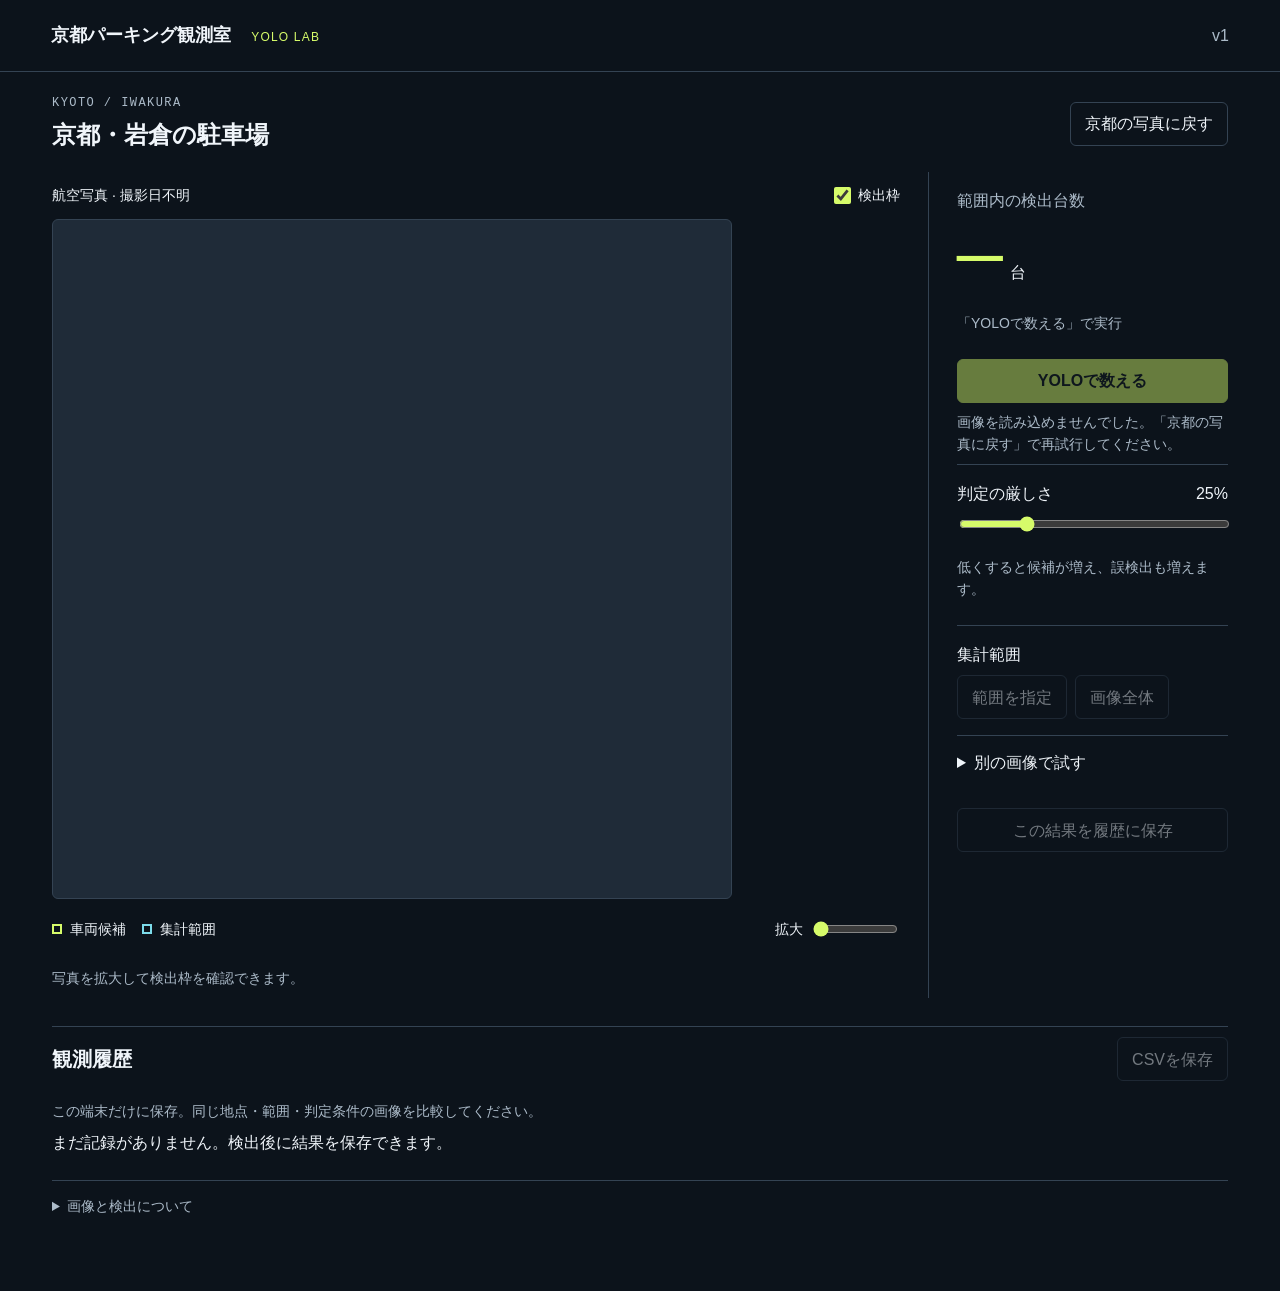
==== web/index.html @ 0266bc32 "Use validated VisDrone specialist and matching vehicle decoder" ====
<!doctype html><html lang="ja"><head><meta charset="utf-8"><meta name="viewport" content="width=device-width,initial-scale=1"><title>京都パーキング観測室 | YOLO</title><meta name="description" content="京都の上空写真からYOLOで車両を検出。駐車場の範囲指定と画像ごとの台数比較。"><link rel="stylesheet" href="style.css"><script defer src="ort.min.js"></script><script type="module" src="app.mjs"></script></head><body>
<header><div><strong>京都パーキング観測室</strong><span class="tag">YOLO LAB</span></div><span class="version">v1</span></header>
<main><div class="title"><div><p class="eyebrow">KYOTO / IWAKURA</p><h1 id="place">京都・岩倉の駐車場</h1></div><button id="sample">京都の写真に戻す</button></div>
<div class="workspace"><section class="viewer"><div class="viewhead"><span id="imageLabel">航空写真 · 撮影日不明</span><label><input type="checkbox" id="boxes" checked> 検出枠</label></div><div class="canvaswrap"><canvas id="canvas" width="640" height="640" aria-label="駐車場画像。範囲指定モードで周囲をタップできます"></canvas><div id="loading">京都の画像を読み込み中…</div></div><div class="viewfoot"><span><i class="key vehicle"></i> 車両候補 <i class="key area"></i> 集計範囲</span><label>拡大 <input id="zoom" type="range" min="1" max="3" step=".25" value="1" aria-label="画像の拡大率"></label></div><p class="hint" id="viewHint">写真を拡大して検出枠を確認できます。</p></section>
<aside><div class="result"><span>範囲内の検出台数</span><div><strong id="count">—</strong><span>台</span></div><p id="resultNote">「YOLOで数える」で実行</p></div><button class="primary" id="run" disabled>YOLOで数える</button><p id="status" role="status" aria-live="polite">準備中…</p>
<div class="control"><label for="confidence">判定の厳しさ <output id="confidenceValue">25%</output></label><input id="confidence" type="range" min="5" max="90" value="25"><p class="hint">低くすると候補が増え、誤検出も増えます。</p></div>
<div class="control"><span>集計範囲</span><div class="buttons"><button id="roi">範囲を指定</button><button id="full">画像全体</button></div><div class="buttons" id="edittools" hidden><button id="undo">1点戻す</button><button id="done">範囲を確定</button><button id="cancel">取消</button></div></div>
<details><summary>別の画像で試す</summary><label class="upload">衛星・航空写真を選択<input type="file" id="file" accept="image/jpeg,image/png,image/webp"></label><label>観測地点名<input id="siteName" type="text" maxlength="100" placeholder="同じ地点には同じ名前を入力"></label><label>画像の撮影日（分かる場合）<input id="captureDate" type="date"></label><p class="hint">画像は端末内で解析します。真上から撮影され、車がはっきり見える画像を使ってください。</p></details>
<button id="save" disabled>この結果を履歴に保存</button></aside></div>
<section class="history"><div class="sectionhead"><h2>観測履歴</h2><button id="csv" disabled>CSVを保存</button></div><p class="hint">この端末だけに保存。同じ地点・範囲・判定条件の画像を比較してください。</p><div id="history"><p>まだ記録がありません。検出後に結果を保存できます。</p></div></section>
<details class="about"><summary>画像と検出について</summary><p>サンプルは衛星写真ではなく、国土地理院の航空写真です。撮影日は確認できないため「不明」と表示します。取得日時は撮影日時ではありません。リアルタイムの空き状況・自動巡回監視には対応していません。</p><p>YOLO11s-VisDroneで乗用車・バン・トラック・バスを検出。範囲内に中心がある車両を数えます。静止画から駐車中／走行中は判定できません。影・樹木・低解像度による見逃しや誤検出があるため、数字は推定値です。</p><p id="sourceInfo"></p><p><a href="https://maps.gsi.go.jp/development/ichiran.html">出典：国土地理院</a> · <a href="https://huggingface.co/dronefreak/visdrone-yolov11s">YOLOのモデル説明</a> · <a href="https://github.com/gakkii415/kyoto-parking-yolo">ソースコード（AGPL-3.0）</a></p></details></main></body></html>
---- web/style.css ----
:root{color-scheme:dark;--bg:#0c131b;--panel:#151f2b;--line:#344353;--text:#f0f5fa;--muted:#acbbc9;--accent:#d6fb6a;--cyan:#7cdbea}*{box-sizing:border-box}body{margin:0;background:var(--bg);color:var(--text);font:16px/1.6 -apple-system,BlinkMacSystemFont,"Segoe UI",sans-serif}header{height:72px;padding:0 4%;border-bottom:1px solid var(--line);display:flex;align-items:center;justify-content:space-between}header strong{font-size:18px}.tag{font-size:12px;letter-spacing:.1em;margin-left:20px;color:var(--accent)}.version,.eyebrow,.hint{color:var(--muted)}main{max-width:1240px;margin:auto;padding:24px 32px 50px}.title{display:flex;justify-content:space-between;align-items:center;gap:16px;margin-bottom:20px}h1{font-size:24px;margin:0;line-height:1.4}.eyebrow{font:12px monospace;letter-spacing:.12em;margin:0 0 8px}h2{font-size:20px}button,.upload{font:inherit;color:var(--text);background:transparent;border:1px solid var(--line);border-radius:6px;min-height:44px;padding:8px 14px;cursor:pointer}button:hover{border-color:var(--accent)}button:disabled{opacity:.45;cursor:default}button:focus-visible,input:focus-visible,summary:focus-visible{outline:2px solid var(--cyan);outline-offset:3px}.workspace{display:grid;grid-template-columns:minmax(0,1fr) 300px;gap:28px}.viewer{min-width:0}.viewhead,.viewfoot{display:flex;align-items:center;justify-content:space-between;gap:12px;font-size:14px;padding:12px 0}.canvaswrap{position:relative;overflow:auto;max-height:680px;aspect-ratio:1;background:#1f2b38;border:1px solid var(--line);border-radius:6px}canvas{display:block;width:100%;height:auto;touch-action:pan-x pan-y;image-rendering:auto}canvas.editing{touch-action:none;cursor:crosshair}#loading{position:absolute;inset:0;display:grid;place-items:center;background:#14202be8;padding:30px;text-align:center}#loading[hidden]{display:none}.viewfoot label{display:flex;gap:8px;align-items:center}#zoom{width:85px}.key{width:10px;height:10px;display:inline-block;border:2px solid;margin-right:4px}.vehicle{color:var(--accent)}.area{color:var(--cyan);margin-left:12px}.hint{font-size:14px;margin:8px 0}aside{border-left:1px solid var(--line);padding-left:28px}.result{padding:16px 0}.result>span{color:var(--muted)}.result strong{font:76px/1.2 ui-monospace,monospace;letter-spacing:-.06em;color:var(--accent);margin-right:12px}.result p,#status{font-size:14px;color:var(--muted);margin:8px 0}.primary{background:var(--accent);border-color:var(--accent);color:#111b20;font-weight:700;width:100%}#status{min-height:45px}.control{border-top:1px solid var(--line);padding:16px 0}.control>label{display:flex;justify-content:space-between}input[type=range]{width:100%;accent-color:var(--accent);min-height:32px}input[type=checkbox]{accent-color:var(--accent);width:17px;height:17px;vertical-align:middle}.buttons{display:flex;gap:8px;flex-wrap:wrap;margin-top:8px}[hidden]{display:none!important}details{border-top:1px solid var(--line);padding:14px 0}summary{cursor:pointer;min-height:32px}details label{display:block;font-size:14px;margin-top:12px}input[type=text],input[type=date]{width:100%;font:inherit;background:var(--bg);border:1px solid var(--line);padding:10px;color:var(--text);border-radius:6px}.upload{display:block;text-align:center}.upload input{display:block;width:100%;margin-top:8px;font-size:14px}#save{width:100%;margin-top:12px}.history{margin-top:28px;border-top:1px solid var(--line)}.sectionhead{display:flex;align-items:center;justify-content:space-between;gap:12px}#history{overflow-x:auto}table{width:100%;border-collapse:collapse;font-size:14px}th,td{text-align:left;padding:12px 10px;border-bottom:1px solid var(--line);white-space:nowrap}th{color:var(--muted);font-weight:400}td:first-child{white-space:normal;min-width:140px}.about{margin-top:24px;font-size:14px;color:var(--muted)}a{color:var(--cyan)}@media(max-width:700px){header{height:58px;padding:0 16px}header strong{font-size:16px}.tag{margin-left:10px;font-size:11px}main{padding:18px 16px 36px}.title{align-items:flex-start;flex-direction:column;gap:10px}h1{font-size:20px}.title button{font-size:14px;min-height:38px}.workspace{display:flex;flex-direction:column;gap:8px}.canvaswrap{max-height:none}.viewhead{font-size:13px;flex-wrap:wrap}.viewfoot{font-size:12px}.viewer>.hint{display:none}aside{border:0;padding:0;display:grid;grid-template-columns:1fr 1fr;gap:0 14px}.result{grid-column:1;padding:8px 0}.result strong{font-size:54px}.result>span{font-size:14px}.primary{grid-column:2;grid-row:1;align-self:center;min-height:56px}#status,.control,aside details,#save{grid-column:1/-1}.result p{font-size:12px}#status{min-height:0;margin:4px 0 16px}.control{padding:12px 0}.history{margin-top:24px}}

h1,td:first-child{overflow-wrap:anywhere}.title>div{min-width:0}
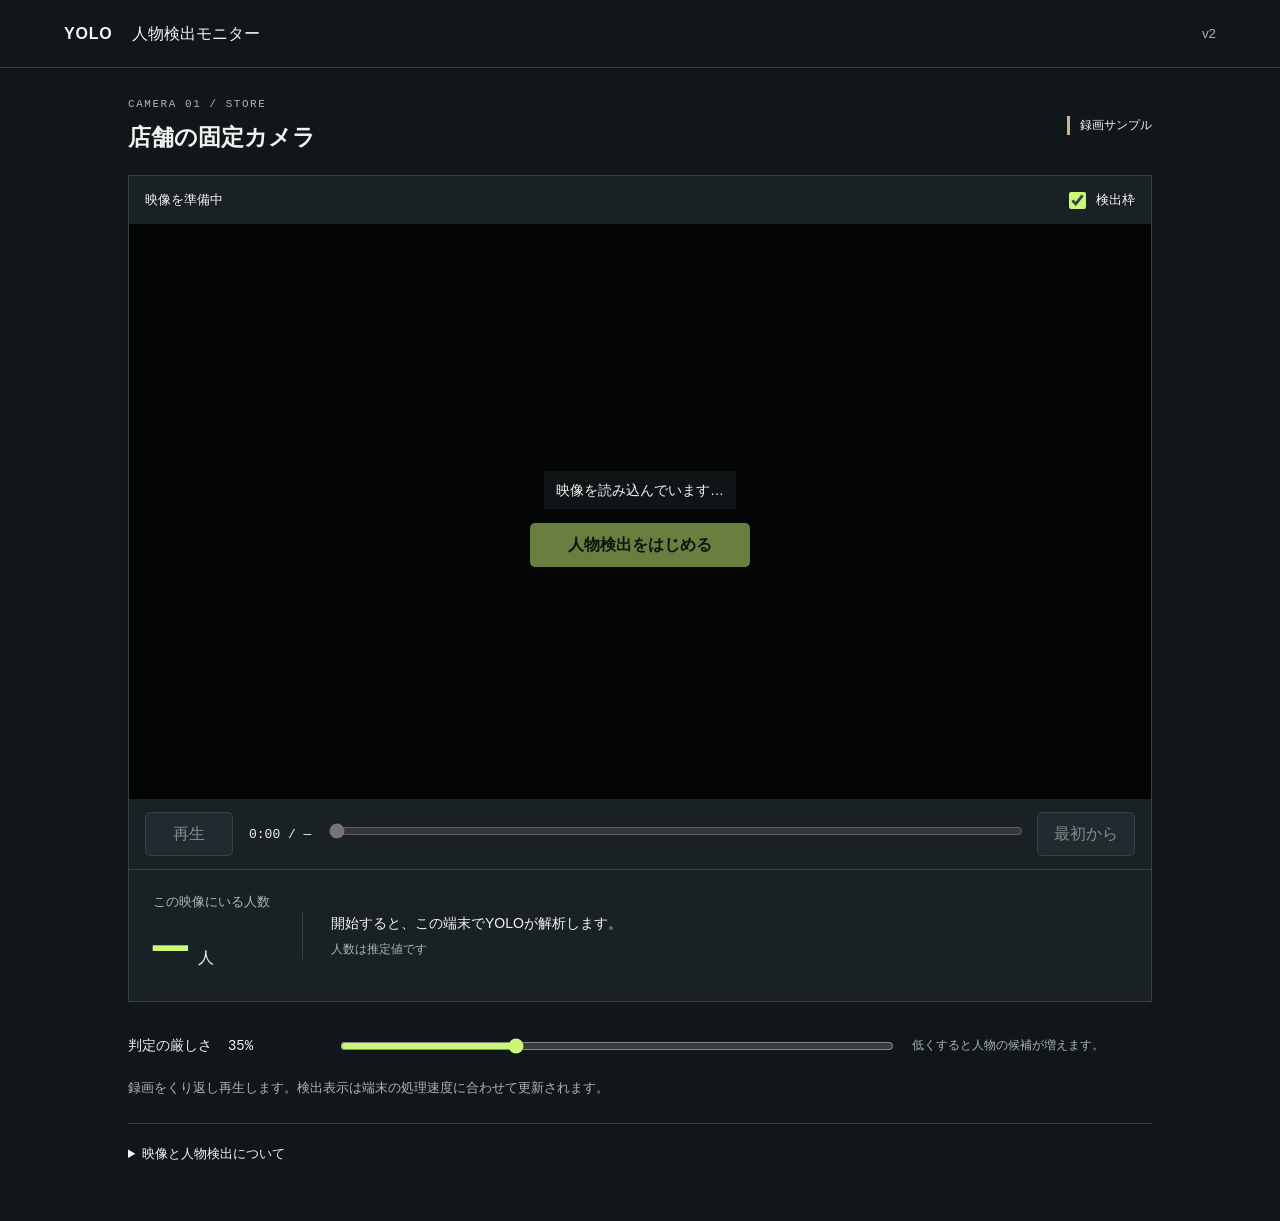
==== commit 68930317: "v2: detect people in a public store camera video with YOLO" ====
--- a/web/index.html
+++ b/web/index.html
@@ -1,11 +1,12 @@
-<!doctype html><html lang="ja"><head><meta charset="utf-8"><meta name="viewport" content="width=device-width,initial-scale=1"><title>京都パーキング観測室 | YOLO</title><meta name="description" content="京都の上空写真からYOLOで車両を検出。駐車場の範囲指定と画像ごとの台数比較。"><link rel="stylesheet" href="style.css"><script defer src="ort.min.js"></script><script type="module" src="app.mjs"></script></head><body>
-<header><div><strong>京都パーキング観測室</strong><span class="tag">YOLO LAB</span></div><span class="version">v1</span></header>
-<main><div class="title"><div><p class="eyebrow">KYOTO / IWAKURA</p><h1 id="place">京都・岩倉の駐車場</h1></div><button id="sample">京都の写真に戻す</button></div>
-<div class="workspace"><section class="viewer"><div class="viewhead"><span id="imageLabel">航空写真 · 撮影日不明</span><label><input type="checkbox" id="boxes" checked> 検出枠</label></div><div class="canvaswrap"><canvas id="canvas" width="640" height="640" aria-label="駐車場画像。範囲指定モードで周囲をタップできます"></canvas><div id="loading">京都の画像を読み込み中…</div></div><div class="viewfoot"><span><i class="key vehicle"></i> 車両候補 <i class="key area"></i> 集計範囲</span><label>拡大 <input id="zoom" type="range" min="1" max="3" step=".25" value="1" aria-label="画像の拡大率"></label></div><p class="hint" id="viewHint">写真を拡大して検出枠を確認できます。</p></section>
-<aside><div class="result"><span>範囲内の検出台数</span><div><strong id="count">—</strong><span>台</span></div><p id="resultNote">「YOLOで数える」で実行</p></div><button class="primary" id="run" disabled>YOLOで数える</button><p id="status" role="status" aria-live="polite">準備中…</p>
-<div class="control"><label for="confidence">判定の厳しさ <output id="confidenceValue">25%</output></label><input id="confidence" type="range" min="5" max="90" value="25"><p class="hint">低くすると候補が増え、誤検出も増えます。</p></div>
-<div class="control"><span>集計範囲</span><div class="buttons"><button id="roi">範囲を指定</button><button id="full">画像全体</button></div><div class="buttons" id="edittools" hidden><button id="undo">1点戻す</button><button id="done">範囲を確定</button><button id="cancel">取消</button></div></div>
-<details><summary>別の画像で試す</summary><label class="upload">衛星・航空写真を選択<input type="file" id="file" accept="image/jpeg,image/png,image/webp"></label><label>観測地点名<input id="siteName" type="text" maxlength="100" placeholder="同じ地点には同じ名前を入力"></label><label>画像の撮影日（分かる場合）<input id="captureDate" type="date"></label><p class="hint">画像は端末内で解析します。真上から撮影され、車がはっきり見える画像を使ってください。</p></details>
-<button id="save" disabled>この結果を履歴に保存</button></aside></div>
-<section class="history"><div class="sectionhead"><h2>観測履歴</h2><button id="csv" disabled>CSVを保存</button></div><p class="hint">この端末だけに保存。同じ地点・範囲・判定条件の画像を比較してください。</p><div id="history"><p>まだ記録がありません。検出後に結果を保存できます。</p></div></section>
-<details class="about"><summary>画像と検出について</summary><p>サンプルは衛星写真ではなく、国土地理院の航空写真です。撮影日は確認できないため「不明」と表示します。取得日時は撮影日時ではありません。リアルタイムの空き状況・自動巡回監視には対応していません。</p><p>YOLO11s-VisDroneで乗用車・バン・トラック・バスを検出。範囲内に中心がある車両を数えます。静止画から駐車中／走行中は判定できません。影・樹木・低解像度による見逃しや誤検出があるため、数字は推定値です。</p><p id="sourceInfo"></p><p><a href="https://maps.gsi.go.jp/development/ichiran.html">出典：国土地理院</a> · <a href="https://huggingface.co/dronefreak/visdrone-yolov11s">YOLOのモデル説明</a> · <a href="https://github.com/gakkii415/kyoto-parking-yolo">ソースコード（AGPL-3.0）</a></p></details></main></body></html>
+<!doctype html>
+<html lang="ja"><head><meta charset="utf-8"><meta name="viewport" content="width=device-width,initial-scale=1"><title>人物検出モニター | YOLO</title><meta name="description" content="固定カメラの動画からYOLOで人物を検出。映像・検出枠・人数を一緒に確認できます。"><link rel="stylesheet" href="style.css?v=2"><script defer src="ort.min.js"></script><script type="module" src="app.mjs?v=2"></script></head>
+<body><header><strong>YOLO <span>人物検出モニター</span></strong><small>v2</small></header>
+<main><div class="heading"><div><p class="eyebrow">CAMERA 01 / STORE</p><h1>店舗の固定カメラ</h1></div><span class="recording">録画サンプル</span></div>
+<section class="monitor" aria-label="人物検出カメラ"><div class="monitorbar"><span id="state">映像を準備中</span><label><input id="boxes" type="checkbox" checked> 検出枠</label></div>
+<div id="stage"><video id="video" src="camera.mp4" poster="poster.jpg" muted playsinline preload="auto" aria-label="店舗固定カメラの録画"></video><canvas id="canvas" width="768" height="432" aria-label="YOLOで解析した映像と人物の検出枠"></canvas><div id="cover"><p id="message">映像を読み込んでいます…</p><button id="start" disabled>人物検出をはじめる</button></div></div>
+<div class="transport"><button id="play" disabled aria-label="再生">再生</button><span id="time">0:00 / —</span><label class="scrubber"><span class="sr-only">再生位置</span><input id="seek" type="range" min="0" max="1" step="0.1" value="0" disabled></label><button id="restart" disabled>最初から</button></div>
+<div class="result"><div><span class="caption">この映像にいる人数</span><p><strong id="count">—</strong><span>人</span></p></div><div class="resultdetail"><span id="status" role="status">開始すると、この端末でYOLOが解析します。</span><small id="performance">人数は推定値です</small></div></div></section>
+<div class="settings"><label for="confidence">判定の厳しさ <output id="confidenceValue">35%</output></label><input id="confidence" type="range" min="10" max="90" value="35"><p>低くすると人物の候補が増えます。</p></div>
+<p class="note">録画をくり返し再生します。検出表示は端末の処理速度に合わせて更新されます。</p>
+<details><summary>映像と人物検出について</summary><p>Intelが公開する人物検出用の固定カメラ動画です。京都のカメラやライブ配信ではありません。</p><p>YOLO11nで各コマの人物を検出します。人数はそのコマに映る人数で、累計来客数ではありません。重なりや姿勢によって見逃し・誤検出が生じます。</p><p>映像：<a href="https://github.com/intel-iot-devkit/sample-videos/blob/master/store-aisle-detection.mp4">Intel / store-aisle-detection.mp4</a>（<a href="https://creativecommons.org/licenses/by/4.0/">CC BY 4.0</a>）。元の動画を使用し、表示時に検出枠を重ねています。</p><p><a href="https://docs.ultralytics.com/models/yolo11/">YOLO11の説明</a> · <a href="https://github.com/gakkii415/kyoto-parking-yolo">ソースコード（AGPL-3.0）</a></p></details>
+</main></body></html>
--- a/web/style.css
+++ b/web/style.css
@@ -1,3 +1 @@
-:root{color-scheme:dark;--bg:#0c131b;--panel:#151f2b;--line:#344353;--text:#f0f5fa;--muted:#acbbc9;--accent:#d6fb6a;--cyan:#7cdbea}*{box-sizing:border-box}body{margin:0;background:var(--bg);color:var(--text);font:16px/1.6 -apple-system,BlinkMacSystemFont,"Segoe UI",sans-serif}header{height:72px;padding:0 4%;border-bottom:1px solid var(--line);display:flex;align-items:center;justify-content:space-between}header strong{font-size:18px}.tag{font-size:12px;letter-spacing:.1em;margin-left:20px;color:var(--accent)}.version,.eyebrow,.hint{color:var(--muted)}main{max-width:1240px;margin:auto;padding:24px 32px 50px}.title{display:flex;justify-content:space-between;align-items:center;gap:16px;margin-bottom:20px}h1{font-size:24px;margin:0;line-height:1.4}.eyebrow{font:12px monospace;letter-spacing:.12em;margin:0 0 8px}h2{font-size:20px}button,.upload{font:inherit;color:var(--text);background:transparent;border:1px solid var(--line);border-radius:6px;min-height:44px;padding:8px 14px;cursor:pointer}button:hover{border-color:var(--accent)}button:disabled{opacity:.45;cursor:default}button:focus-visible,input:focus-visible,summary:focus-visible{outline:2px solid var(--cyan);outline-offset:3px}.workspace{display:grid;grid-template-columns:minmax(0,1fr) 300px;gap:28px}.viewer{min-width:0}.viewhead,.viewfoot{display:flex;align-items:center;justify-content:space-between;gap:12px;font-size:14px;padding:12px 0}.canvaswrap{position:relative;overflow:auto;max-height:680px;aspect-ratio:1;background:#1f2b38;border:1px solid var(--line);border-radius:6px}canvas{display:block;width:100%;height:auto;touch-action:pan-x pan-y;image-rendering:auto}canvas.editing{touch-action:none;cursor:crosshair}#loading{position:absolute;inset:0;display:grid;place-items:center;background:#14202be8;padding:30px;text-align:center}#loading[hidden]{display:none}.viewfoot label{display:flex;gap:8px;align-items:center}#zoom{width:85px}.key{width:10px;height:10px;display:inline-block;border:2px solid;margin-right:4px}.vehicle{color:var(--accent)}.area{color:var(--cyan);margin-left:12px}.hint{font-size:14px;margin:8px 0}aside{border-left:1px solid var(--line);padding-left:28px}.result{padding:16px 0}.result>span{color:var(--muted)}.result strong{font:76px/1.2 ui-monospace,monospace;letter-spacing:-.06em;color:var(--accent);margin-right:12px}.result p,#status{font-size:14px;color:var(--muted);margin:8px 0}.primary{background:var(--accent);border-color:var(--accent);color:#111b20;font-weight:700;width:100%}#status{min-height:45px}.control{border-top:1px solid var(--line);padding:16px 0}.control>label{display:flex;justify-content:space-between}input[type=range]{width:100%;accent-color:var(--accent);min-height:32px}input[type=checkbox]{accent-color:var(--accent);width:17px;height:17px;vertical-align:middle}.buttons{display:flex;gap:8px;flex-wrap:wrap;margin-top:8px}[hidden]{display:none!important}details{border-top:1px solid var(--line);padding:14px 0}summary{cursor:pointer;min-height:32px}details label{display:block;font-size:14px;margin-top:12px}input[type=text],input[type=date]{width:100%;font:inherit;background:var(--bg);border:1px solid var(--line);padding:10px;color:var(--text);border-radius:6px}.upload{display:block;text-align:center}.upload input{display:block;width:100%;margin-top:8px;font-size:14px}#save{width:100%;margin-top:12px}.history{margin-top:28px;border-top:1px solid var(--line)}.sectionhead{display:flex;align-items:center;justify-content:space-between;gap:12px}#history{overflow-x:auto}table{width:100%;border-collapse:collapse;font-size:14px}th,td{text-align:left;padding:12px 10px;border-bottom:1px solid var(--line);white-space:nowrap}th{color:var(--muted);font-weight:400}td:first-child{white-space:normal;min-width:140px}.about{margin-top:24px;font-size:14px;color:var(--muted)}a{color:var(--cyan)}@media(max-width:700px){header{height:58px;padding:0 16px}header strong{font-size:16px}.tag{margin-left:10px;font-size:11px}main{padding:18px 16px 36px}.title{align-items:flex-start;flex-direction:column;gap:10px}h1{font-size:20px}.title button{font-size:14px;min-height:38px}.workspace{display:flex;flex-direction:column;gap:8px}.canvaswrap{max-height:none}.viewhead{font-size:13px;flex-wrap:wrap}.viewfoot{font-size:12px}.viewer>.hint{display:none}aside{border:0;padding:0;display:grid;grid-template-columns:1fr 1fr;gap:0 14px}.result{grid-column:1;padding:8px 0}.result strong{font-size:54px}.result>span{font-size:14px}.primary{grid-column:2;grid-row:1;align-self:center;min-height:56px}#status,.control,aside details,#save{grid-column:1/-1}.result p{font-size:12px}#status{min-height:0;margin:4px 0 16px}.control{padding:12px 0}.history{margin-top:24px}}
-
-h1,td:first-child{overflow-wrap:anywhere}.title>div{min-width:0}
+:root{color-scheme:dark;--bg:#101619;--panel:#192125;--line:#354047;--text:#f1f4ef;--muted:#a9b6b8;--accent:#cbf779}*{box-sizing:border-box}body{margin:0;background:var(--bg);color:var(--text);font:16px/1.6 -apple-system,BlinkMacSystemFont,"Noto Sans",sans-serif}header{height:68px;border-bottom:1px solid var(--line);padding:0 5vw;display:flex;align-items:center;justify-content:space-between}header strong{letter-spacing:.05em}header strong span{font-weight:500;margin-left:14px;letter-spacing:0}small,.caption,.note{color:var(--muted)}main{max-width:1080px;margin:auto;padding:28px 28px 48px}.heading{display:flex;align-items:center;justify-content:space-between;gap:12px;margin-bottom:20px}.eyebrow{font:11px/1.6 ui-monospace,monospace;letter-spacing:.14em;color:var(--muted);margin:0 0 5px}h1{font-size:23px;margin:0;font-weight:600}.recording{font-size:12px;border-left:3px solid #cbb580;padding-left:10px;white-space:nowrap}.monitor{border:1px solid var(--line);background:var(--panel)}.monitorbar{padding:10px 16px;display:flex;align-items:center;justify-content:space-between;font-size:13px}.monitorbar label{display:flex;gap:7px;align-items:center;min-height:28px}#stage{position:relative;aspect-ratio:16/9;background:#080b0c;overflow:hidden}video,canvas{position:absolute;width:100%;height:100%;object-fit:contain;inset:0}canvas{visibility:hidden}#cover{position:absolute;inset:0;background:#0007;display:flex;align-items:center;justify-content:center;flex-direction:column;padding:16px;text-align:center}#cover[hidden]{display:none}#message{background:#101619df;padding:8px 12px;font-size:14px;max-width:90%}button{font:inherit;color:var(--text);border:1px solid #56636a;background:#28343a;min-height:44px;padding:8px 16px;border-radius:5px;cursor:pointer}button:disabled{opacity:.5;cursor:wait}#start{background:var(--accent);color:#182019;font-weight:700;border:0;min-width:220px}button:hover:not(:disabled){filter:brightness(1.12)}:focus-visible{outline:3px solid var(--accent);outline-offset:3px}.transport{display:flex;align-items:center;gap:16px;padding:12px 16px;border-bottom:1px solid var(--line)}#play{min-width:88px}#time{font:13px ui-monospace,monospace;white-space:nowrap}.scrubber{flex:1}input[type=range]{width:100%;accent-color:var(--accent);min-height:36px;cursor:pointer}input[type=checkbox]{accent-color:var(--accent);width:17px;height:17px}.result{display:flex;align-items:center;gap:32px;padding:18px 24px}.caption{font-size:13px}.result p{margin:0;display:flex;align-items:baseline;gap:10px}.result strong{font:600 58px/1.2 ui-monospace,monospace;color:var(--accent)}.resultdetail{border-left:1px solid var(--line);padding-left:28px;font-size:14px;display:flex;flex-direction:column;gap:6px}.settings{display:grid;grid-template-columns:190px 1fr 240px;align-items:center;gap:20px;margin:24px 0 12px}.settings label{font-size:14px}.settings output{font-family:ui-monospace,monospace;margin-left:12px}.settings p{font-size:12px;color:var(--muted);margin:0}.note{font-size:13px;margin:12px 0 24px}details{border-top:1px solid var(--line);font-size:13px;color:var(--muted);padding-top:12px}summary{cursor:pointer;padding:8px 0;color:var(--text)}a{color:#cfedbc;text-underline-offset:3px}.sr-only{position:absolute;width:1px;height:1px;overflow:hidden;clip:rect(0,0,0,0)}@media(max-width:600px){header{height:56px;padding:0 16px;font-size:13px}header strong span{margin-left:8px}main{padding:20px 12px 32px}.heading{margin:0 4px 16px;align-items:flex-end}h1{font-size:20px}.recording{font-size:11px}.monitorbar{padding:6px 10px}.transport{padding:10px;gap:8px;flex-wrap:wrap}#play{min-width:82px}#time{flex:1;text-align:center}.scrubber{order:4;flex-basis:100%;height:36px}#restart{font-size:13px;padding:8px 12px}.result{padding:14px;gap:18px}.result strong{font-size:48px}.resultdetail{padding-left:16px;font-size:12px;flex:1}.caption{font-size:11px;white-space:nowrap}.settings{grid-template-columns:1fr 1fr;gap:0 16px;margin:18px 4px 10px}.settings p{grid-column:1/-1}#message{font-size:12px;margin:0 0 8px}#start{min-height:44px;font-size:14px}.note{font-size:12px}details{margin:0 4px}}
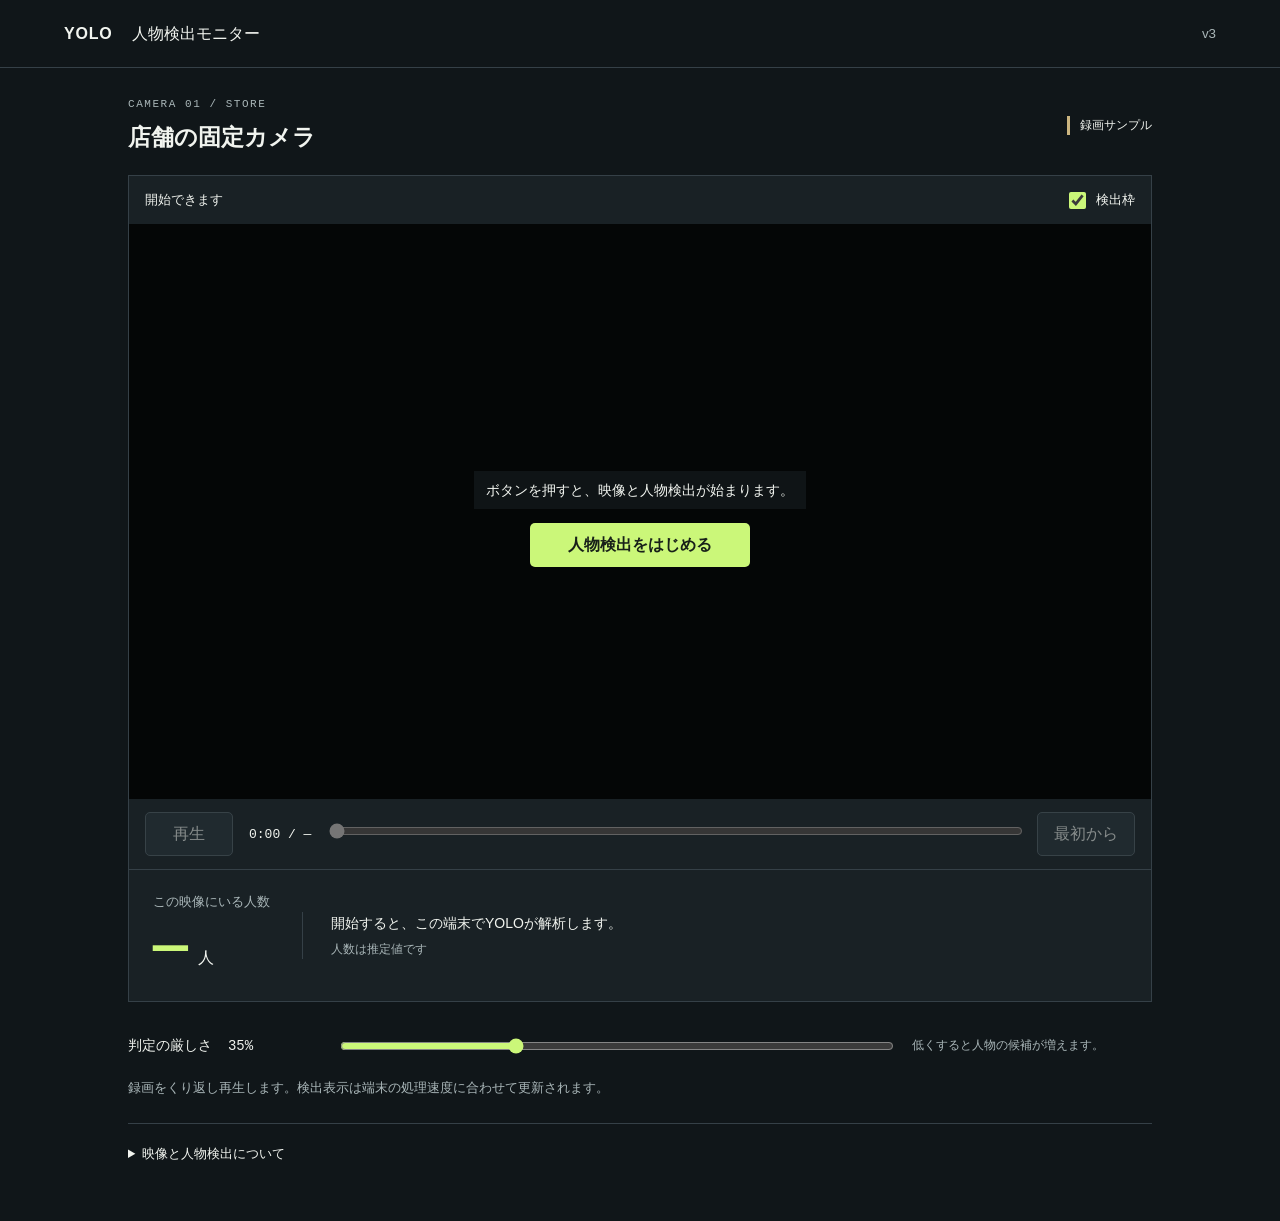
==== commit ca012013: "v3: unblock mobile video start and add bounded loading retries" ====
--- a/web/index.html
+++ b/web/index.html
@@ -1,9 +1,9 @@
 <!doctype html>
-<html lang="ja"><head><meta charset="utf-8"><meta name="viewport" content="width=device-width,initial-scale=1"><title>人物検出モニター | YOLO</title><meta name="description" content="固定カメラの動画からYOLOで人物を検出。映像・検出枠・人数を一緒に確認できます。"><link rel="stylesheet" href="style.css?v=2"><script defer src="ort.min.js"></script><script type="module" src="app.mjs?v=2"></script></head>
-<body><header><strong>YOLO <span>人物検出モニター</span></strong><small>v2</small></header>
+<html lang="ja"><head><meta charset="utf-8"><meta name="viewport" content="width=device-width,initial-scale=1"><title>人物検出モニター | YOLO</title><meta name="description" content="固定カメラの動画からYOLOで人物を検出。映像・検出枠・人数を一緒に確認できます。"><link rel="stylesheet" href="style.css?v=3"><script type="module" src="app.mjs?v=3"></script></head>
+<body><header><strong>YOLO <span>人物検出モニター</span></strong><small>v3</small></header>
 <main><div class="heading"><div><p class="eyebrow">CAMERA 01 / STORE</p><h1>店舗の固定カメラ</h1></div><span class="recording">録画サンプル</span></div>
 <section class="monitor" aria-label="人物検出カメラ"><div class="monitorbar"><span id="state">映像を準備中</span><label><input id="boxes" type="checkbox" checked> 検出枠</label></div>
-<div id="stage"><video id="video" src="camera.mp4" poster="poster.jpg" muted playsinline preload="auto" aria-label="店舗固定カメラの録画"></video><canvas id="canvas" width="768" height="432" aria-label="YOLOで解析した映像と人物の検出枠"></canvas><div id="cover"><p id="message">映像を読み込んでいます…</p><button id="start" disabled>人物検出をはじめる</button></div></div>
+<div id="stage"><video id="video" src="camera.mp4" poster="poster.jpg" muted playsinline preload="metadata" aria-label="店舗固定カメラの録画"></video><canvas id="canvas" width="768" height="432" aria-label="YOLOで解析した映像と人物の検出枠"></canvas><div id="cover"><p id="message">ボタンを押すと、映像と人物検出が始まります。</p><button id="start">人物検出をはじめる</button></div></div>
 <div class="transport"><button id="play" disabled aria-label="再生">再生</button><span id="time">0:00 / —</span><label class="scrubber"><span class="sr-only">再生位置</span><input id="seek" type="range" min="0" max="1" step="0.1" value="0" disabled></label><button id="restart" disabled>最初から</button></div>
 <div class="result"><div><span class="caption">この映像にいる人数</span><p><strong id="count">—</strong><span>人</span></p></div><div class="resultdetail"><span id="status" role="status">開始すると、この端末でYOLOが解析します。</span><small id="performance">人数は推定値です</small></div></div></section>
 <div class="settings"><label for="confidence">判定の厳しさ <output id="confidenceValue">35%</output></label><input id="confidence" type="range" min="10" max="90" value="35"><p>低くすると人物の候補が増えます。</p></div>
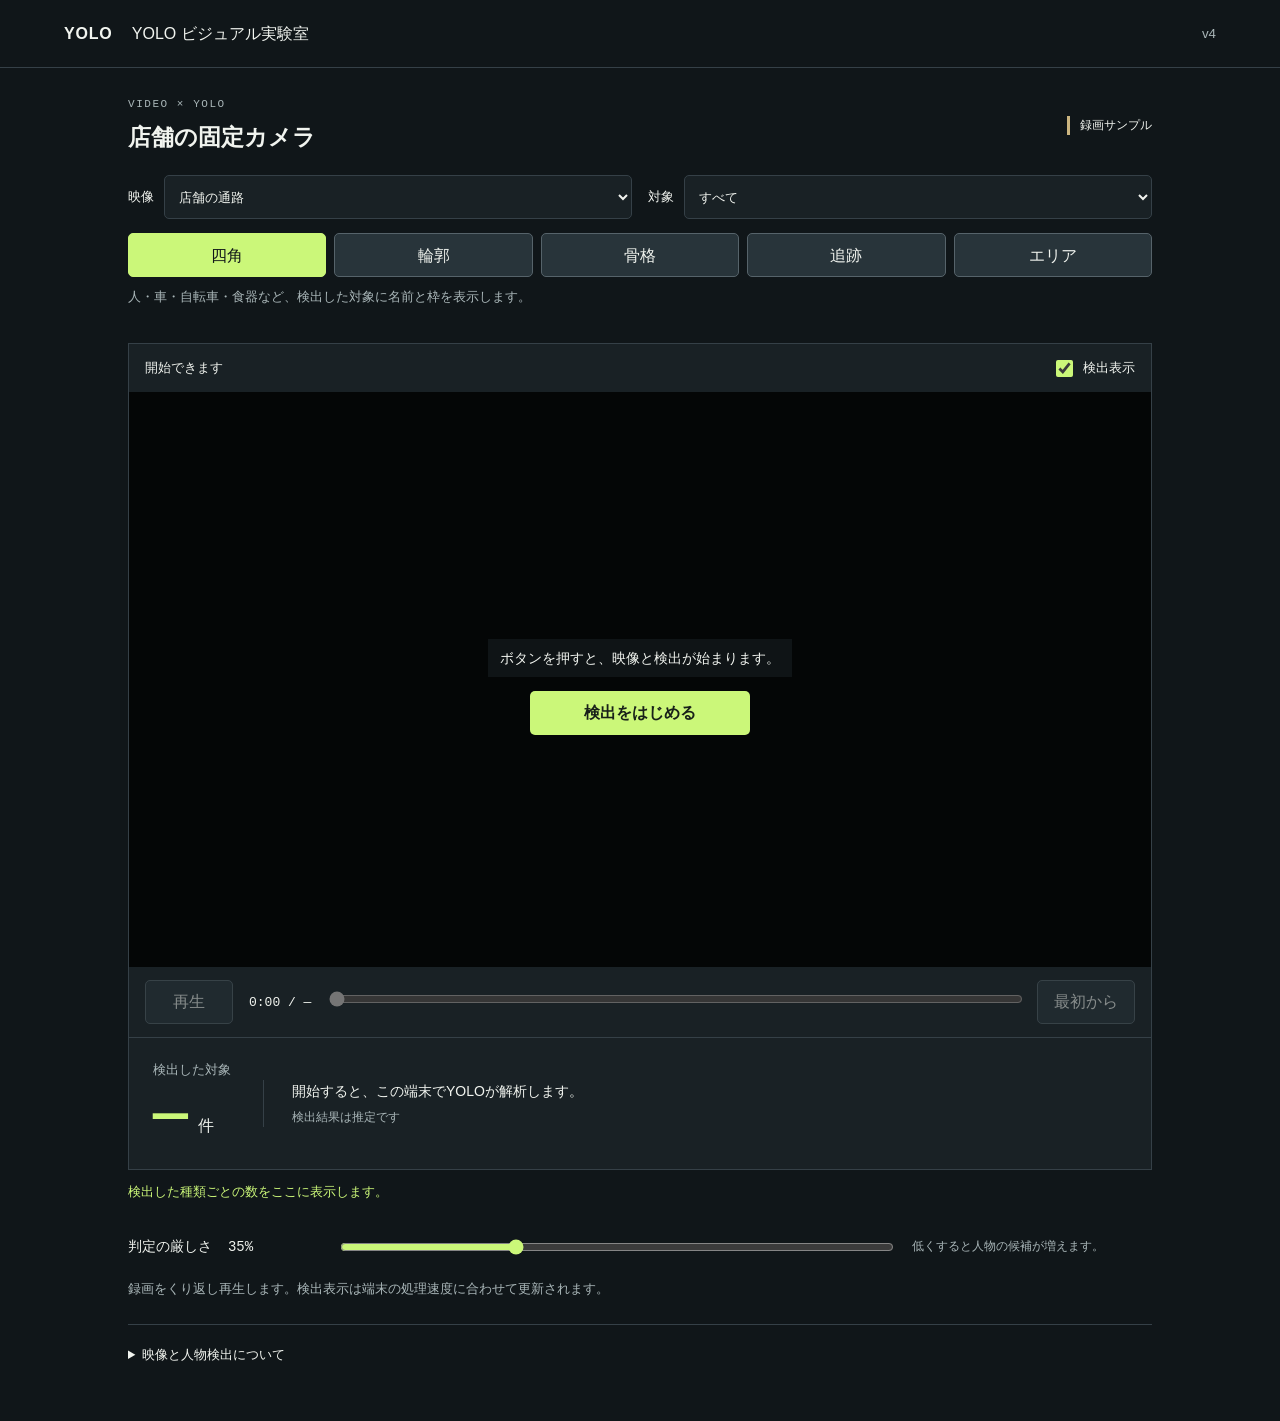
==== commit 48b873c3: "v4: three camera videos and five YOLO visualization patterns" ====
--- a/web/index.html
+++ b/web/index.html
@@ -1,12 +1,14 @@
 <!doctype html>
-<html lang="ja"><head><meta charset="utf-8"><meta name="viewport" content="width=device-width,initial-scale=1"><title>人物検出モニター | YOLO</title><meta name="description" content="固定カメラの動画からYOLOで人物を検出。映像・検出枠・人数を一緒に確認できます。"><link rel="stylesheet" href="style.css?v=3"><script type="module" src="app.mjs?v=3"></script></head>
-<body><header><strong>YOLO <span>人物検出モニター</span></strong><small>v3</small></header>
-<main><div class="heading"><div><p class="eyebrow">CAMERA 01 / STORE</p><h1>店舗の固定カメラ</h1></div><span class="recording">録画サンプル</span></div>
-<section class="monitor" aria-label="人物検出カメラ"><div class="monitorbar"><span id="state">映像を準備中</span><label><input id="boxes" type="checkbox" checked> 検出枠</label></div>
-<div id="stage"><video id="video" src="camera.mp4" poster="poster.jpg" muted playsinline preload="metadata" aria-label="店舗固定カメラの録画"></video><canvas id="canvas" width="768" height="432" aria-label="YOLOで解析した映像と人物の検出枠"></canvas><div id="cover"><p id="message">ボタンを押すと、映像と人物検出が始まります。</p><button id="start">人物検出をはじめる</button></div></div>
+<html lang="ja"><head><meta charset="utf-8"><meta name="viewport" content="width=device-width,initial-scale=1"><title>YOLO ビジュアル実験室 | YOLO</title><meta name="description" content="固定カメラの動画からYOLOで人物を検出。映像・検出枠・人数を一緒に確認できます。"><link rel="stylesheet" href="style.css?v=4"><script type="module" src="app.mjs?v=4"></script></head>
+<body><header><strong>YOLO <span>YOLO ビジュアル実験室</span></strong><small>v4</small></header>
+<main><div class="heading"><div><p class="eyebrow">VIDEO × YOLO</p><h1 id="sceneTitle">店舗の固定カメラ</h1></div><span class="recording">録画サンプル</span></div>
+<div class="choices"><label>映像<select id="scene"><option value="store">店舗の通路</option><option value="road">道路の車</option><option value="street">人・自転車・車</option></select></label><label>対象<select id="filter"><option value="all">すべて</option><option value="person">人だけ</option><option value="other">人以外</option></select></label></div>
+<div class="patterns" role="group" aria-label="検出パターン"><button data-mode="detect" aria-pressed="true">四角</button><button data-mode="segment" aria-pressed="false">輪郭</button><button data-mode="pose" aria-pressed="false">骨格</button><button data-mode="track" aria-pressed="false">追跡</button><button data-mode="area" aria-pressed="false">エリア</button></div><p id="modeHint" class="note">人・車・自転車・食器など、検出した対象に名前と枠を表示します。</p>
+<section class="monitor" aria-label="人物検出カメラ"><div class="monitorbar"><span id="state">映像を準備中</span><label><input id="boxes" type="checkbox" checked> 検出表示</label></div>
+<div id="stage"><video id="video" src="camera.mp4" poster="poster.jpg" muted playsinline preload="metadata" aria-label="店舗固定カメラの録画"></video><canvas id="canvas" width="768" height="432" aria-label="YOLOで解析した映像と人物の検出枠"></canvas><div id="cover"><p id="message">ボタンを押すと、映像と検出が始まります。</p><button id="start">検出をはじめる</button></div></div>
 <div class="transport"><button id="play" disabled aria-label="再生">再生</button><span id="time">0:00 / —</span><label class="scrubber"><span class="sr-only">再生位置</span><input id="seek" type="range" min="0" max="1" step="0.1" value="0" disabled></label><button id="restart" disabled>最初から</button></div>
-<div class="result"><div><span class="caption">この映像にいる人数</span><p><strong id="count">—</strong><span>人</span></p></div><div class="resultdetail"><span id="status" role="status">開始すると、この端末でYOLOが解析します。</span><small id="performance">人数は推定値です</small></div></div></section>
-<div class="settings"><label for="confidence">判定の厳しさ <output id="confidenceValue">35%</output></label><input id="confidence" type="range" min="10" max="90" value="35"><p>低くすると人物の候補が増えます。</p></div>
+<div class="result"><div><span class="caption"><span id="countLabel">検出した対象</span></span><p><strong id="count">—</strong><span id="countUnit">件</span></p></div><div class="resultdetail"><span id="status" role="status">開始すると、この端末でYOLOが解析します。</span><small id="performance">検出結果は推定です</small></div></div></section>
+<p id="breakdown" class="note">検出した種類ごとの数をここに表示します。</p><div class="settings"><label for="confidence">判定の厳しさ <output id="confidenceValue">35%</output></label><input id="confidence" type="range" min="10" max="90" value="35"><p>低くすると人物の候補が増えます。</p></div>
 <p class="note">録画をくり返し再生します。検出表示は端末の処理速度に合わせて更新されます。</p>
-<details><summary>映像と人物検出について</summary><p>Intelが公開する人物検出用の固定カメラ動画です。京都のカメラやライブ配信ではありません。</p><p>YOLO11nで各コマの人物を検出します。人数はそのコマに映る人数で、累計来客数ではありません。重なりや姿勢によって見逃し・誤検出が生じます。</p><p>映像：<a href="https://github.com/intel-iot-devkit/sample-videos/blob/master/store-aisle-detection.mp4">Intel / store-aisle-detection.mp4</a>（<a href="https://creativecommons.org/licenses/by/4.0/">CC BY 4.0</a>）。元の動画を使用し、表示時に検出枠を重ねています。</p><p><a href="https://docs.ultralytics.com/models/yolo11/">YOLO11の説明</a> · <a href="https://github.com/gakkii415/kyoto-parking-yolo">ソースコード（AGPL-3.0）</a></p></details>
+<details><summary>映像と人物検出について</summary><p>Intelが公開する人物検出用の固定カメラ動画です。京都のカメラやライブ配信ではありません。</p><p>YOLO11nの物体検出・輪郭モデルと、人用の姿勢モデルを使用します。数字はそのコマの対象数で、累計ではありません。追跡番号は映像内だけの仮番号です。隠れたり交差したりすると番号が変わることがあります。エリア判定は中央の固定範囲に対象の中心があるかで判断します。重なりや姿勢によって見逃し・誤検出が生じます。</p><p>映像：<a id="sourceLink" href="https://github.com/intel-iot-devkit/sample-videos/blob/master/store-aisle-detection.mp4">Intel / store-aisle-detection.mp4</a>（<a href="https://creativecommons.org/licenses/by/4.0/">CC BY 4.0</a>）。元の動画を使用し、表示時に検出枠を重ねています。</p><p><a href="https://docs.ultralytics.com/models/yolo11/">YOLO11の説明</a> · <a href="https://github.com/gakkii415/kyoto-parking-yolo">ソースコード（AGPL-3.0）</a></p></details>
 </main></body></html>
--- a/web/style.css
+++ b/web/style.css
@@ -1 +1,3 @@
 :root{color-scheme:dark;--bg:#101619;--panel:#192125;--line:#354047;--text:#f1f4ef;--muted:#a9b6b8;--accent:#cbf779}*{box-sizing:border-box}body{margin:0;background:var(--bg);color:var(--text);font:16px/1.6 -apple-system,BlinkMacSystemFont,"Noto Sans",sans-serif}header{height:68px;border-bottom:1px solid var(--line);padding:0 5vw;display:flex;align-items:center;justify-content:space-between}header strong{letter-spacing:.05em}header strong span{font-weight:500;margin-left:14px;letter-spacing:0}small,.caption,.note{color:var(--muted)}main{max-width:1080px;margin:auto;padding:28px 28px 48px}.heading{display:flex;align-items:center;justify-content:space-between;gap:12px;margin-bottom:20px}.eyebrow{font:11px/1.6 ui-monospace,monospace;letter-spacing:.14em;color:var(--muted);margin:0 0 5px}h1{font-size:23px;margin:0;font-weight:600}.recording{font-size:12px;border-left:3px solid #cbb580;padding-left:10px;white-space:nowrap}.monitor{border:1px solid var(--line);background:var(--panel)}.monitorbar{padding:10px 16px;display:flex;align-items:center;justify-content:space-between;font-size:13px}.monitorbar label{display:flex;gap:7px;align-items:center;min-height:28px}#stage{position:relative;aspect-ratio:16/9;background:#080b0c;overflow:hidden}video,canvas{position:absolute;width:100%;height:100%;object-fit:contain;inset:0}canvas{visibility:hidden}#cover{position:absolute;inset:0;background:#0007;display:flex;align-items:center;justify-content:center;flex-direction:column;padding:16px;text-align:center}#cover[hidden]{display:none}#message{background:#101619df;padding:8px 12px;font-size:14px;max-width:90%}button{font:inherit;color:var(--text);border:1px solid #56636a;background:#28343a;min-height:44px;padding:8px 16px;border-radius:5px;cursor:pointer}button:disabled{opacity:.5;cursor:wait}#start{background:var(--accent);color:#182019;font-weight:700;border:0;min-width:220px}button:hover:not(:disabled){filter:brightness(1.12)}:focus-visible{outline:3px solid var(--accent);outline-offset:3px}.transport{display:flex;align-items:center;gap:16px;padding:12px 16px;border-bottom:1px solid var(--line)}#play{min-width:88px}#time{font:13px ui-monospace,monospace;white-space:nowrap}.scrubber{flex:1}input[type=range]{width:100%;accent-color:var(--accent);min-height:36px;cursor:pointer}input[type=checkbox]{accent-color:var(--accent);width:17px;height:17px}.result{display:flex;align-items:center;gap:32px;padding:18px 24px}.caption{font-size:13px}.result p{margin:0;display:flex;align-items:baseline;gap:10px}.result strong{font:600 58px/1.2 ui-monospace,monospace;color:var(--accent)}.resultdetail{border-left:1px solid var(--line);padding-left:28px;font-size:14px;display:flex;flex-direction:column;gap:6px}.settings{display:grid;grid-template-columns:190px 1fr 240px;align-items:center;gap:20px;margin:24px 0 12px}.settings label{font-size:14px}.settings output{font-family:ui-monospace,monospace;margin-left:12px}.settings p{font-size:12px;color:var(--muted);margin:0}.note{font-size:13px;margin:12px 0 24px}details{border-top:1px solid var(--line);font-size:13px;color:var(--muted);padding-top:12px}summary{cursor:pointer;padding:8px 0;color:var(--text)}a{color:#cfedbc;text-underline-offset:3px}.sr-only{position:absolute;width:1px;height:1px;overflow:hidden;clip:rect(0,0,0,0)}@media(max-width:600px){header{height:56px;padding:0 16px;font-size:13px}header strong span{margin-left:8px}main{padding:20px 12px 32px}.heading{margin:0 4px 16px;align-items:flex-end}h1{font-size:20px}.recording{font-size:11px}.monitorbar{padding:6px 10px}.transport{padding:10px;gap:8px;flex-wrap:wrap}#play{min-width:82px}#time{flex:1;text-align:center}.scrubber{order:4;flex-basis:100%;height:36px}#restart{font-size:13px;padding:8px 12px}.result{padding:14px;gap:18px}.result strong{font-size:48px}.resultdetail{padding-left:16px;font-size:12px;flex:1}.caption{font-size:11px;white-space:nowrap}.settings{grid-template-columns:1fr 1fr;gap:0 16px;margin:18px 4px 10px}.settings p{grid-column:1/-1}#message{font-size:12px;margin:0 0 8px}#start{min-height:44px;font-size:14px}.note{font-size:12px}details{margin:0 4px}}
+
+.choices{display:flex;gap:16px;margin-bottom:14px}.choices label{display:flex;align-items:center;gap:10px;font-size:13px;flex:1}select{font:inherit;background:var(--panel);color:var(--text);border:1px solid var(--line);border-radius:5px;padding:10px;min-height:44px;max-width:100%;flex:1}.patterns{display:flex;gap:8px}.patterns button{flex:1;padding:8px}.patterns button[aria-pressed=true]{background:var(--accent);color:var(--bg);border-color:var(--accent)}#modeHint{margin:10px 0 16px;min-height:40px}#breakdown{color:var(--accent)}@media(max-width:600px){.choices{gap:8px}.choices label{display:block;min-width:0}.choices select{display:block;width:100%;margin-top:4px}.patterns{gap:5px}.patterns button{font-size:13px;padding:8px 4px}#modeHint{font-size:12px}}
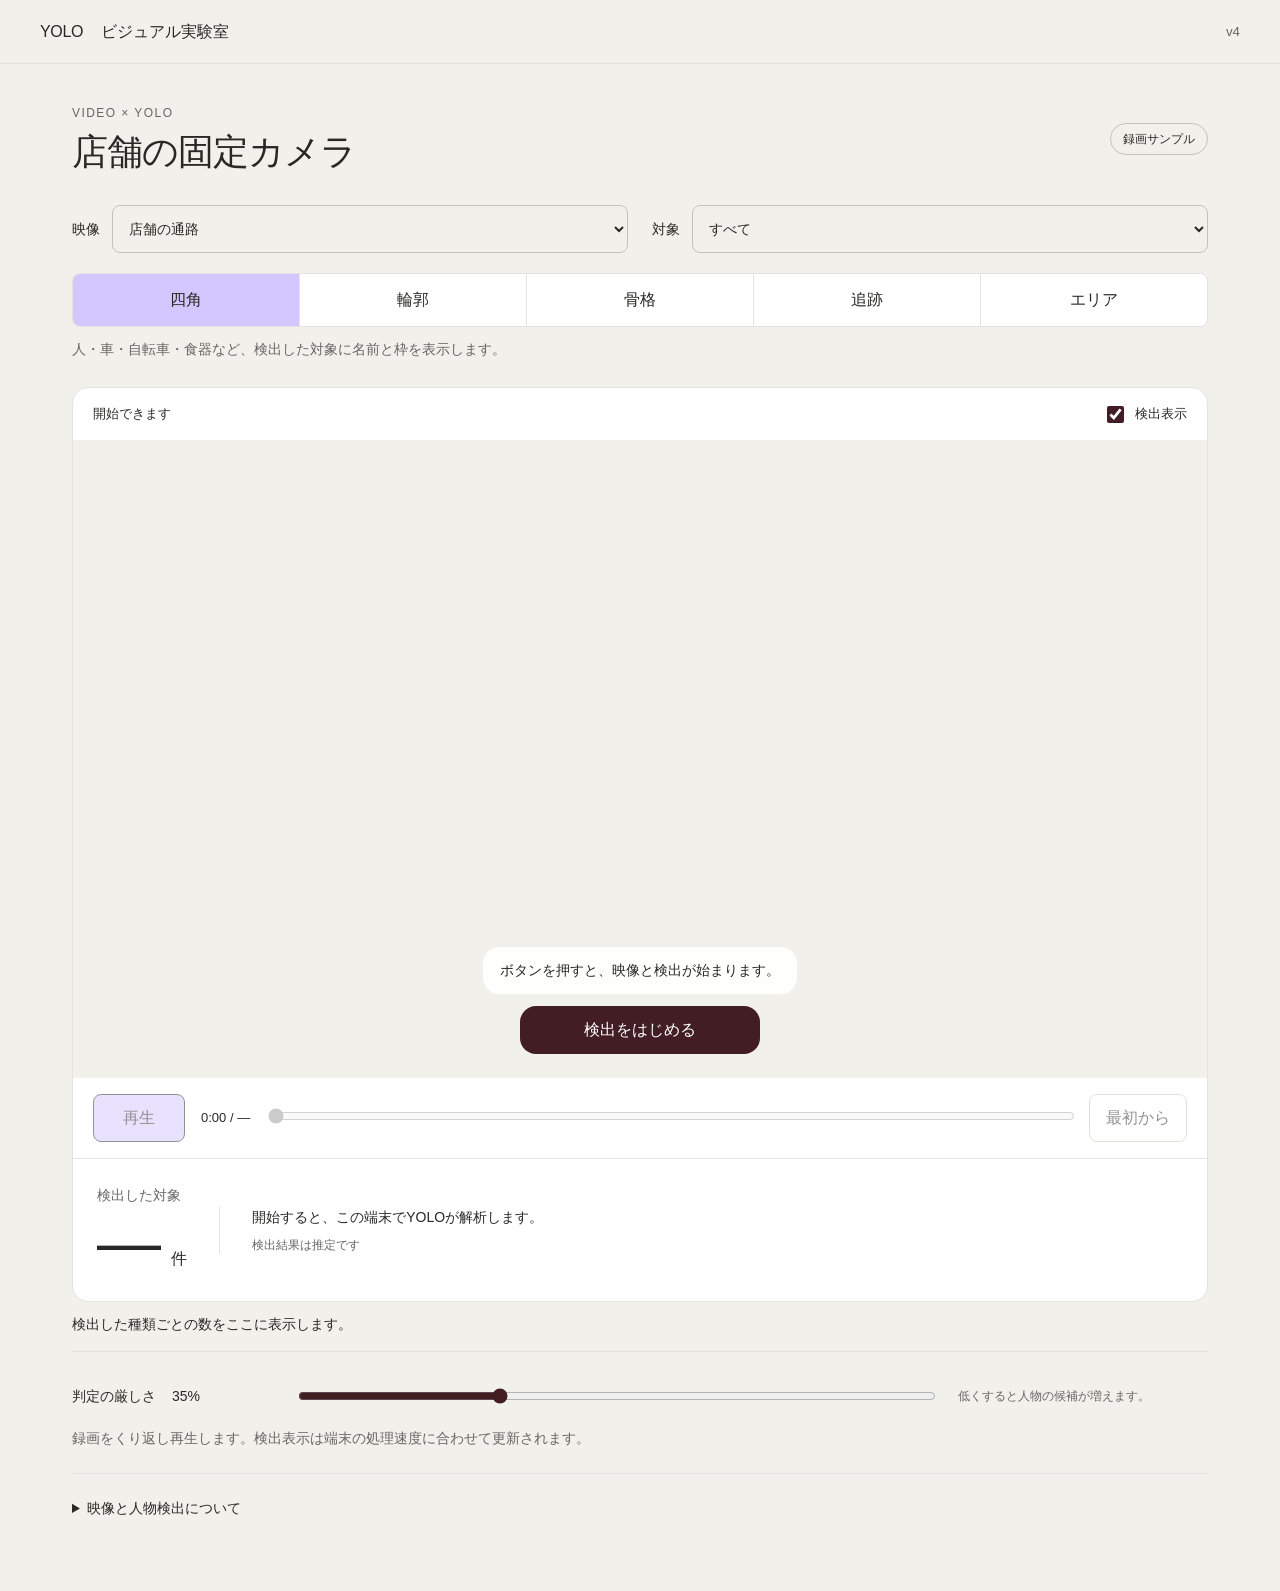
==== commit 45cb8030: "Apply Superhuman parchment design and choose demonstrable video frames" ====
--- a/web/index.html
+++ b/web/index.html
@@ -1,6 +1,6 @@
 <!doctype html>
 <html lang="ja"><head><meta charset="utf-8"><meta name="viewport" content="width=device-width,initial-scale=1"><title>YOLO ビジュアル実験室 | YOLO</title><meta name="description" content="固定カメラの動画からYOLOで人物を検出。映像・検出枠・人数を一緒に確認できます。"><link rel="stylesheet" href="style.css?v=4"><script type="module" src="app.mjs?v=4"></script></head>
-<body><header><strong>YOLO <span>YOLO ビジュアル実験室</span></strong><small>v4</small></header>
+<body><header><strong>YOLO <span>ビジュアル実験室</span></strong><small>v4</small></header>
 <main><div class="heading"><div><p class="eyebrow">VIDEO × YOLO</p><h1 id="sceneTitle">店舗の固定カメラ</h1></div><span class="recording">録画サンプル</span></div>
 <div class="choices"><label>映像<select id="scene"><option value="store">店舗の通路</option><option value="road">道路の車</option><option value="street">人・自転車・車</option></select></label><label>対象<select id="filter"><option value="all">すべて</option><option value="person">人だけ</option><option value="other">人以外</option></select></label></div>
 <div class="patterns" role="group" aria-label="検出パターン"><button data-mode="detect" aria-pressed="true">四角</button><button data-mode="segment" aria-pressed="false">輪郭</button><button data-mode="pose" aria-pressed="false">骨格</button><button data-mode="track" aria-pressed="false">追跡</button><button data-mode="area" aria-pressed="false">エリア</button></div><p id="modeHint" class="note">人・車・自転車・食器など、検出した対象に名前と枠を表示します。</p>
--- a/web/style.css
+++ b/web/style.css
@@ -1,3 +1 @@
-:root{color-scheme:dark;--bg:#101619;--panel:#192125;--line:#354047;--text:#f1f4ef;--muted:#a9b6b8;--accent:#cbf779}*{box-sizing:border-box}body{margin:0;background:var(--bg);color:var(--text);font:16px/1.6 -apple-system,BlinkMacSystemFont,"Noto Sans",sans-serif}header{height:68px;border-bottom:1px solid var(--line);padding:0 5vw;display:flex;align-items:center;justify-content:space-between}header strong{letter-spacing:.05em}header strong span{font-weight:500;margin-left:14px;letter-spacing:0}small,.caption,.note{color:var(--muted)}main{max-width:1080px;margin:auto;padding:28px 28px 48px}.heading{display:flex;align-items:center;justify-content:space-between;gap:12px;margin-bottom:20px}.eyebrow{font:11px/1.6 ui-monospace,monospace;letter-spacing:.14em;color:var(--muted);margin:0 0 5px}h1{font-size:23px;margin:0;font-weight:600}.recording{font-size:12px;border-left:3px solid #cbb580;padding-left:10px;white-space:nowrap}.monitor{border:1px solid var(--line);background:var(--panel)}.monitorbar{padding:10px 16px;display:flex;align-items:center;justify-content:space-between;font-size:13px}.monitorbar label{display:flex;gap:7px;align-items:center;min-height:28px}#stage{position:relative;aspect-ratio:16/9;background:#080b0c;overflow:hidden}video,canvas{position:absolute;width:100%;height:100%;object-fit:contain;inset:0}canvas{visibility:hidden}#cover{position:absolute;inset:0;background:#0007;display:flex;align-items:center;justify-content:center;flex-direction:column;padding:16px;text-align:center}#cover[hidden]{display:none}#message{background:#101619df;padding:8px 12px;font-size:14px;max-width:90%}button{font:inherit;color:var(--text);border:1px solid #56636a;background:#28343a;min-height:44px;padding:8px 16px;border-radius:5px;cursor:pointer}button:disabled{opacity:.5;cursor:wait}#start{background:var(--accent);color:#182019;font-weight:700;border:0;min-width:220px}button:hover:not(:disabled){filter:brightness(1.12)}:focus-visible{outline:3px solid var(--accent);outline-offset:3px}.transport{display:flex;align-items:center;gap:16px;padding:12px 16px;border-bottom:1px solid var(--line)}#play{min-width:88px}#time{font:13px ui-monospace,monospace;white-space:nowrap}.scrubber{flex:1}input[type=range]{width:100%;accent-color:var(--accent);min-height:36px;cursor:pointer}input[type=checkbox]{accent-color:var(--accent);width:17px;height:17px}.result{display:flex;align-items:center;gap:32px;padding:18px 24px}.caption{font-size:13px}.result p{margin:0;display:flex;align-items:baseline;gap:10px}.result strong{font:600 58px/1.2 ui-monospace,monospace;color:var(--accent)}.resultdetail{border-left:1px solid var(--line);padding-left:28px;font-size:14px;display:flex;flex-direction:column;gap:6px}.settings{display:grid;grid-template-columns:190px 1fr 240px;align-items:center;gap:20px;margin:24px 0 12px}.settings label{font-size:14px}.settings output{font-family:ui-monospace,monospace;margin-left:12px}.settings p{font-size:12px;color:var(--muted);margin:0}.note{font-size:13px;margin:12px 0 24px}details{border-top:1px solid var(--line);font-size:13px;color:var(--muted);padding-top:12px}summary{cursor:pointer;padding:8px 0;color:var(--text)}a{color:#cfedbc;text-underline-offset:3px}.sr-only{position:absolute;width:1px;height:1px;overflow:hidden;clip:rect(0,0,0,0)}@media(max-width:600px){header{height:56px;padding:0 16px;font-size:13px}header strong span{margin-left:8px}main{padding:20px 12px 32px}.heading{margin:0 4px 16px;align-items:flex-end}h1{font-size:20px}.recording{font-size:11px}.monitorbar{padding:6px 10px}.transport{padding:10px;gap:8px;flex-wrap:wrap}#play{min-width:82px}#time{flex:1;text-align:center}.scrubber{order:4;flex-basis:100%;height:36px}#restart{font-size:13px;padding:8px 12px}.result{padding:14px;gap:18px}.result strong{font-size:48px}.resultdetail{padding-left:16px;font-size:12px;flex:1}.caption{font-size:11px;white-space:nowrap}.settings{grid-template-columns:1fr 1fr;gap:0 16px;margin:18px 4px 10px}.settings p{grid-column:1/-1}#message{font-size:12px;margin:0 0 8px}#start{min-height:44px;font-size:14px}.note{font-size:12px}details{margin:0 4px}}
-
-.choices{display:flex;gap:16px;margin-bottom:14px}.choices label{display:flex;align-items:center;gap:10px;font-size:13px;flex:1}select{font:inherit;background:var(--panel);color:var(--text);border:1px solid var(--line);border-radius:5px;padding:10px;min-height:44px;max-width:100%;flex:1}.patterns{display:flex;gap:8px}.patterns button{flex:1;padding:8px}.patterns button[aria-pressed=true]{background:var(--accent);color:var(--bg);border-color:var(--accent)}#modeHint{margin:10px 0 16px;min-height:40px}#breakdown{color:var(--accent)}@media(max-width:600px){.choices{gap:8px}.choices label{display:block;min-width:0}.choices select{display:block;width:100%;margin-top:4px}.patterns{gap:5px}.patterns button{font-size:13px;padding:8px 4px}#modeHint{font-size:12px}}
+:root{color-scheme:light;--color-midnight-wine:#421d24;--color-royal-violet:#714cb6;--color-lilac-mist:#d4c7ff;--color-warm-parchment:#f2f0eb;--color-soft-mist:#e3e3e2;--color-ink-charcoal:#292827;--color-stone-gray:#666;--color-paper-white:#fff;--bg:var(--color-warm-parchment);--panel:var(--color-paper-white);--line:var(--color-soft-mist);--text:var(--color-ink-charcoal);--muted:var(--color-stone-gray);--accent:var(--color-midnight-wine)}*{box-sizing:border-box}body{margin:0;background:var(--bg);color:var(--text);font:460 16px/1.5 Inter,-apple-system,BlinkMacSystemFont,"Hiragino Kaku Gothic ProN",sans-serif}header{height:64px;border-bottom:1px solid var(--line);padding:0 max(24px,calc((100vw - 1200px)/2));display:flex;align-items:center;justify-content:space-between;background:#f2f0ebd9;backdrop-filter:blur(12px);position:sticky;top:0;z-index:5}header strong{font-weight:540;letter-spacing:-.02em}header strong span{font-weight:460;margin-left:14px;letter-spacing:0}small,.caption,.note{color:var(--muted)}main{max-width:1200px;margin:auto;padding:40px 32px 64px}.heading{display:flex;align-items:center;justify-content:space-between;gap:16px;margin-bottom:32px}.eyebrow{font-size:12px;letter-spacing:.12em;color:var(--muted);margin:0 0 8px}h1{font-size:36px;line-height:1.2;letter-spacing:-.027em;margin:0;font-weight:460}.recording{font-size:12px;border:1px solid #c6c1b8;padding:6px 12px;border-radius:999px;white-space:nowrap}.choices{display:flex;gap:24px;margin-bottom:20px}.choices label{display:flex;align-items:center;gap:12px;font-size:14px;flex:1}select{font:inherit;background:transparent;color:var(--text);border:1px solid #c6c1b8;border-radius:8px;padding:10px 12px;min-height:48px;max-width:100%;flex:1}.patterns{display:flex;background:var(--panel);border:1px solid var(--line);border-radius:8px;overflow:hidden}.patterns button{flex:1;border:0;border-right:1px solid var(--line);border-radius:0;background:transparent;padding:14px 8px;font-weight:500}.patterns button:last-child{border-right:0}.patterns button[aria-pressed=true]{background:var(--color-lilac-mist);color:var(--text)}#modeHint{margin:12px 0 24px;min-height:24px}.monitor{border:1px solid var(--line);background:var(--panel);border-radius:16px;overflow:hidden}.monitorbar{padding:12px 20px;display:flex;align-items:center;justify-content:space-between;font-size:13px}.monitorbar label{display:flex;gap:8px;align-items:center;min-height:28px}#stage{position:relative;aspect-ratio:16/9;background:var(--bg);overflow:hidden}video,canvas{position:absolute;width:100%;height:100%;object-fit:contain;inset:0}canvas{visibility:hidden}#cover{position:absolute;inset:0;display:flex;align-items:center;justify-content:flex-end;flex-direction:column;padding:24px;text-align:left;background:transparent}#cover[hidden]{display:none}#message{background:#ffffffe6;backdrop-filter:blur(8px);color:var(--text);border:1px solid #ffffff80;border-radius:16px;padding:12px 16px;font-size:14px;max-width:100%;margin:0 0 12px}button{font:inherit;font-weight:460;color:var(--text);border:1px solid #c6c1b8;background:transparent;min-height:48px;padding:10px 16px;border-radius:8px;cursor:pointer}button:disabled{opacity:.5;cursor:wait}#start{background:var(--color-midnight-wine);color:#fff;font-weight:460;border:0;border-radius:16px;min-width:240px}button:hover:not(:disabled){filter:brightness(.96)}:focus-visible{outline:3px solid var(--color-midnight-wine);outline-offset:3px}.transport{display:flex;align-items:center;gap:16px;padding:16px 20px;border-bottom:1px solid var(--line)}#play{min-width:92px;background:var(--color-lilac-mist);border-color:var(--text)}#time{font-size:13px;font-variant-numeric:tabular-nums;white-space:nowrap}.scrubber{flex:1}input[type=range]{width:100%;accent-color:var(--accent);min-height:36px;cursor:pointer}input[type=checkbox]{accent-color:var(--accent);width:17px;height:17px}.result{display:flex;align-items:center;gap:32px;padding:24px}.caption{font-size:14px}.result p{margin:0;display:flex;align-items:baseline;gap:12px}.result strong{font-size:64px;line-height:1.1;font-weight:460;font-variant-numeric:tabular-nums;letter-spacing:-.028em;color:var(--text)}.resultdetail{border-left:1px solid var(--line);padding-left:32px;font-size:14px;display:flex;flex-direction:column;gap:8px}.settings{display:grid;grid-template-columns:200px 1fr 250px;align-items:center;gap:24px;margin:24px 0 12px}.settings label{font-size:14px}.settings output{font-variant-numeric:tabular-nums;margin-left:12px}.settings p{font-size:12px;color:var(--muted);margin:0}.note{font-size:14px;margin:12px 0 24px}#breakdown{font-size:14px;color:var(--text);padding-bottom:16px;border-bottom:1px solid var(--line)}details{border-top:1px solid var(--line);font-size:14px;color:var(--muted);padding-top:16px}summary{cursor:pointer;padding:8px 0;color:var(--text)}a{color:var(--color-royal-violet);text-decoration:none}a:hover{text-decoration:underline;text-underline-offset:3px}.sr-only{position:absolute;width:1px;height:1px;overflow:hidden;clip:rect(0,0,0,0)}@media(max-width:600px){header{height:56px;padding:0 16px;font-size:13px}header strong span{margin-left:8px}main{padding:24px 12px 40px}.heading{margin:0 4px 24px;align-items:flex-end}h1{font-size:28px;letter-spacing:-.022em}.recording{font-size:11px;padding:4px 8px}.choices{gap:12px;margin-bottom:16px}.choices label{display:block;min-width:0;font-size:12px}.choices select{display:block;width:100%;margin-top:6px}.patterns button{font-size:13px;padding:12px 4px}#modeHint{font-size:12px;min-height:36px;margin:12px 4px 16px}.monitorbar{padding:8px 12px}.transport{padding:12px;gap:8px;flex-wrap:wrap}#play{min-width:82px}#time{flex:1;text-align:center}.scrubber{order:4;flex-basis:100%;height:36px}#restart{font-size:13px;padding:8px 12px}.result{padding:16px;gap:20px}.result strong{font-size:49px}.resultdetail{padding-left:20px;font-size:12px;flex:1}.caption{font-size:12px;white-space:nowrap}.settings{grid-template-columns:1fr 1fr;gap:0 16px;margin:20px 4px 12px}.settings p{grid-column:1/-1}#cover{padding:12px;justify-content:center}#message{font-size:12px;margin:0 0 8px;padding:8px 12px}#start{min-height:48px;min-width:210px;font-size:14px}.note{font-size:12px}details{margin:0 4px}}
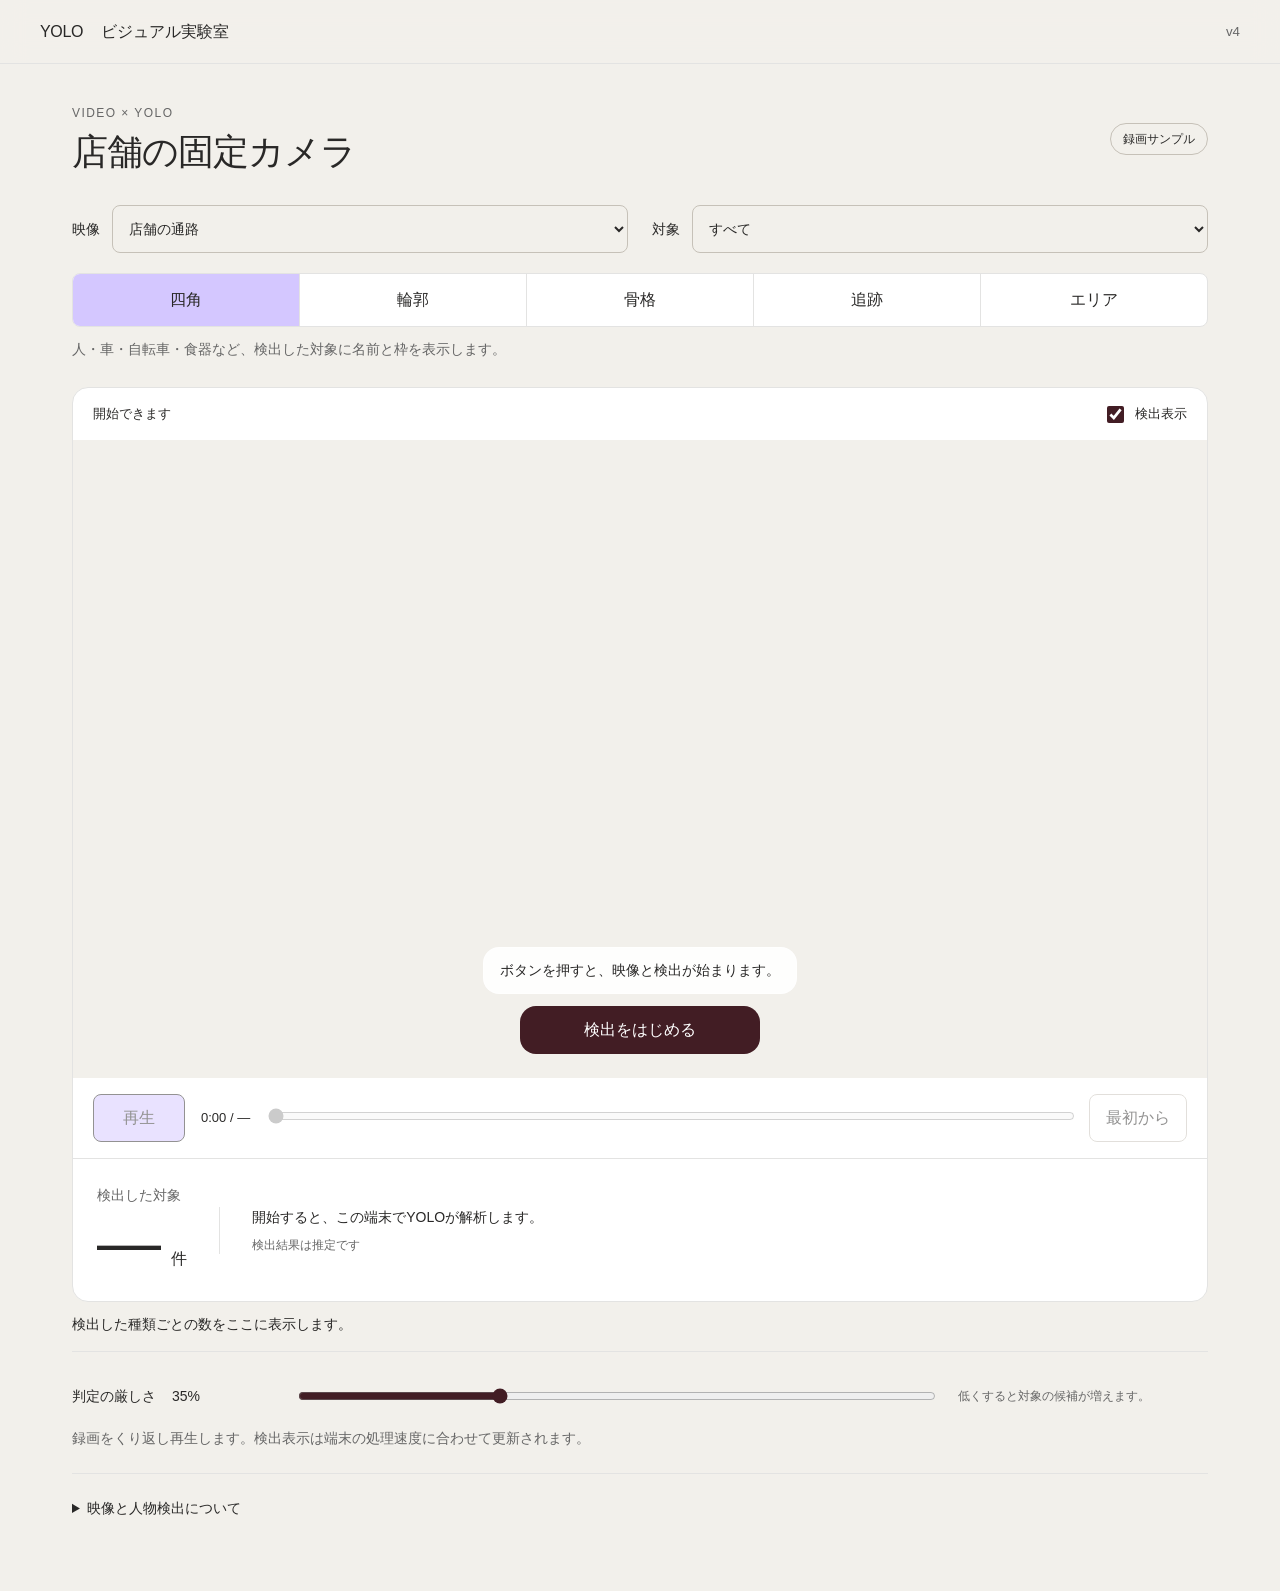
==== commit bf24b0fc: "Verify short vehicle appearances and mode changes" ====
--- a/web/index.html
+++ b/web/index.html
@@ -1,14 +1,14 @@
 <!doctype html>
-<html lang="ja"><head><meta charset="utf-8"><meta name="viewport" content="width=device-width,initial-scale=1"><title>YOLO ビジュアル実験室 | YOLO</title><meta name="description" content="固定カメラの動画からYOLOで人物を検出。映像・検出枠・人数を一緒に確認できます。"><link rel="stylesheet" href="style.css?v=4"><script type="module" src="app.mjs?v=4"></script></head>
+<html lang="ja"><head><meta charset="utf-8"><meta name="viewport" content="width=device-width,initial-scale=1"><title>YOLO ビジュアル実験室 | YOLO</title><meta name="description" content="3つのカメラ映像で、物体・輪郭・骨格・追跡・エリア判定を切り替えて試せます。"><link rel="stylesheet" href="style.css?v=4"><script type="module" src="app.mjs?v=4"></script></head>
 <body><header><strong>YOLO <span>ビジュアル実験室</span></strong><small>v4</small></header>
 <main><div class="heading"><div><p class="eyebrow">VIDEO × YOLO</p><h1 id="sceneTitle">店舗の固定カメラ</h1></div><span class="recording">録画サンプル</span></div>
 <div class="choices"><label>映像<select id="scene"><option value="store">店舗の通路</option><option value="road">道路の車</option><option value="street">人・自転車・車</option></select></label><label>対象<select id="filter"><option value="all">すべて</option><option value="person">人だけ</option><option value="other">人以外</option></select></label></div>
 <div class="patterns" role="group" aria-label="検出パターン"><button data-mode="detect" aria-pressed="true">四角</button><button data-mode="segment" aria-pressed="false">輪郭</button><button data-mode="pose" aria-pressed="false">骨格</button><button data-mode="track" aria-pressed="false">追跡</button><button data-mode="area" aria-pressed="false">エリア</button></div><p id="modeHint" class="note">人・車・自転車・食器など、検出した対象に名前と枠を表示します。</p>
-<section class="monitor" aria-label="人物検出カメラ"><div class="monitorbar"><span id="state">映像を準備中</span><label><input id="boxes" type="checkbox" checked> 検出表示</label></div>
-<div id="stage"><video id="video" src="camera.mp4" poster="poster.jpg" muted playsinline preload="metadata" aria-label="店舗固定カメラの録画"></video><canvas id="canvas" width="768" height="432" aria-label="YOLOで解析した映像と人物の検出枠"></canvas><div id="cover"><p id="message">ボタンを押すと、映像と検出が始まります。</p><button id="start">検出をはじめる</button></div></div>
+<section class="monitor" aria-label="YOLO検出モニター"><div class="monitorbar"><span id="state">映像を準備中</span><label><input id="boxes" type="checkbox" checked> 検出表示</label></div>
+<div id="stage"><video id="video" src="camera.mp4" poster="poster.jpg" muted playsinline preload="metadata" aria-label="店舗固定カメラの録画"></video><canvas id="canvas" width="768" height="432" aria-label="YOLOで解析した映像と選択した検出表示"></canvas><div id="cover"><p id="message">ボタンを押すと、映像と検出が始まります。</p><button id="start">検出をはじめる</button></div></div>
 <div class="transport"><button id="play" disabled aria-label="再生">再生</button><span id="time">0:00 / —</span><label class="scrubber"><span class="sr-only">再生位置</span><input id="seek" type="range" min="0" max="1" step="0.1" value="0" disabled></label><button id="restart" disabled>最初から</button></div>
 <div class="result"><div><span class="caption"><span id="countLabel">検出した対象</span></span><p><strong id="count">—</strong><span id="countUnit">件</span></p></div><div class="resultdetail"><span id="status" role="status">開始すると、この端末でYOLOが解析します。</span><small id="performance">検出結果は推定です</small></div></div></section>
-<p id="breakdown" class="note">検出した種類ごとの数をここに表示します。</p><div class="settings"><label for="confidence">判定の厳しさ <output id="confidenceValue">35%</output></label><input id="confidence" type="range" min="10" max="90" value="35"><p>低くすると人物の候補が増えます。</p></div>
+<p id="breakdown" class="note">検出した種類ごとの数をここに表示します。</p><div class="settings"><label for="confidence">判定の厳しさ <output id="confidenceValue">35%</output></label><input id="confidence" type="range" min="10" max="90" value="35"><p>低くすると対象の候補が増えます。</p></div>
 <p class="note">録画をくり返し再生します。検出表示は端末の処理速度に合わせて更新されます。</p>
 <details><summary>映像と人物検出について</summary><p>Intelが公開する人物検出用の固定カメラ動画です。京都のカメラやライブ配信ではありません。</p><p>YOLO11nの物体検出・輪郭モデルと、人用の姿勢モデルを使用します。数字はそのコマの対象数で、累計ではありません。追跡番号は映像内だけの仮番号です。隠れたり交差したりすると番号が変わることがあります。エリア判定は中央の固定範囲に対象の中心があるかで判断します。重なりや姿勢によって見逃し・誤検出が生じます。</p><p>映像：<a id="sourceLink" href="https://github.com/intel-iot-devkit/sample-videos/blob/master/store-aisle-detection.mp4">Intel / store-aisle-detection.mp4</a>（<a href="https://creativecommons.org/licenses/by/4.0/">CC BY 4.0</a>）。元の動画を使用し、表示時に検出枠を重ねています。</p><p><a href="https://docs.ultralytics.com/models/yolo11/">YOLO11の説明</a> · <a href="https://github.com/gakkii415/kyoto-parking-yolo">ソースコード（AGPL-3.0）</a></p></details>
 </main></body></html>
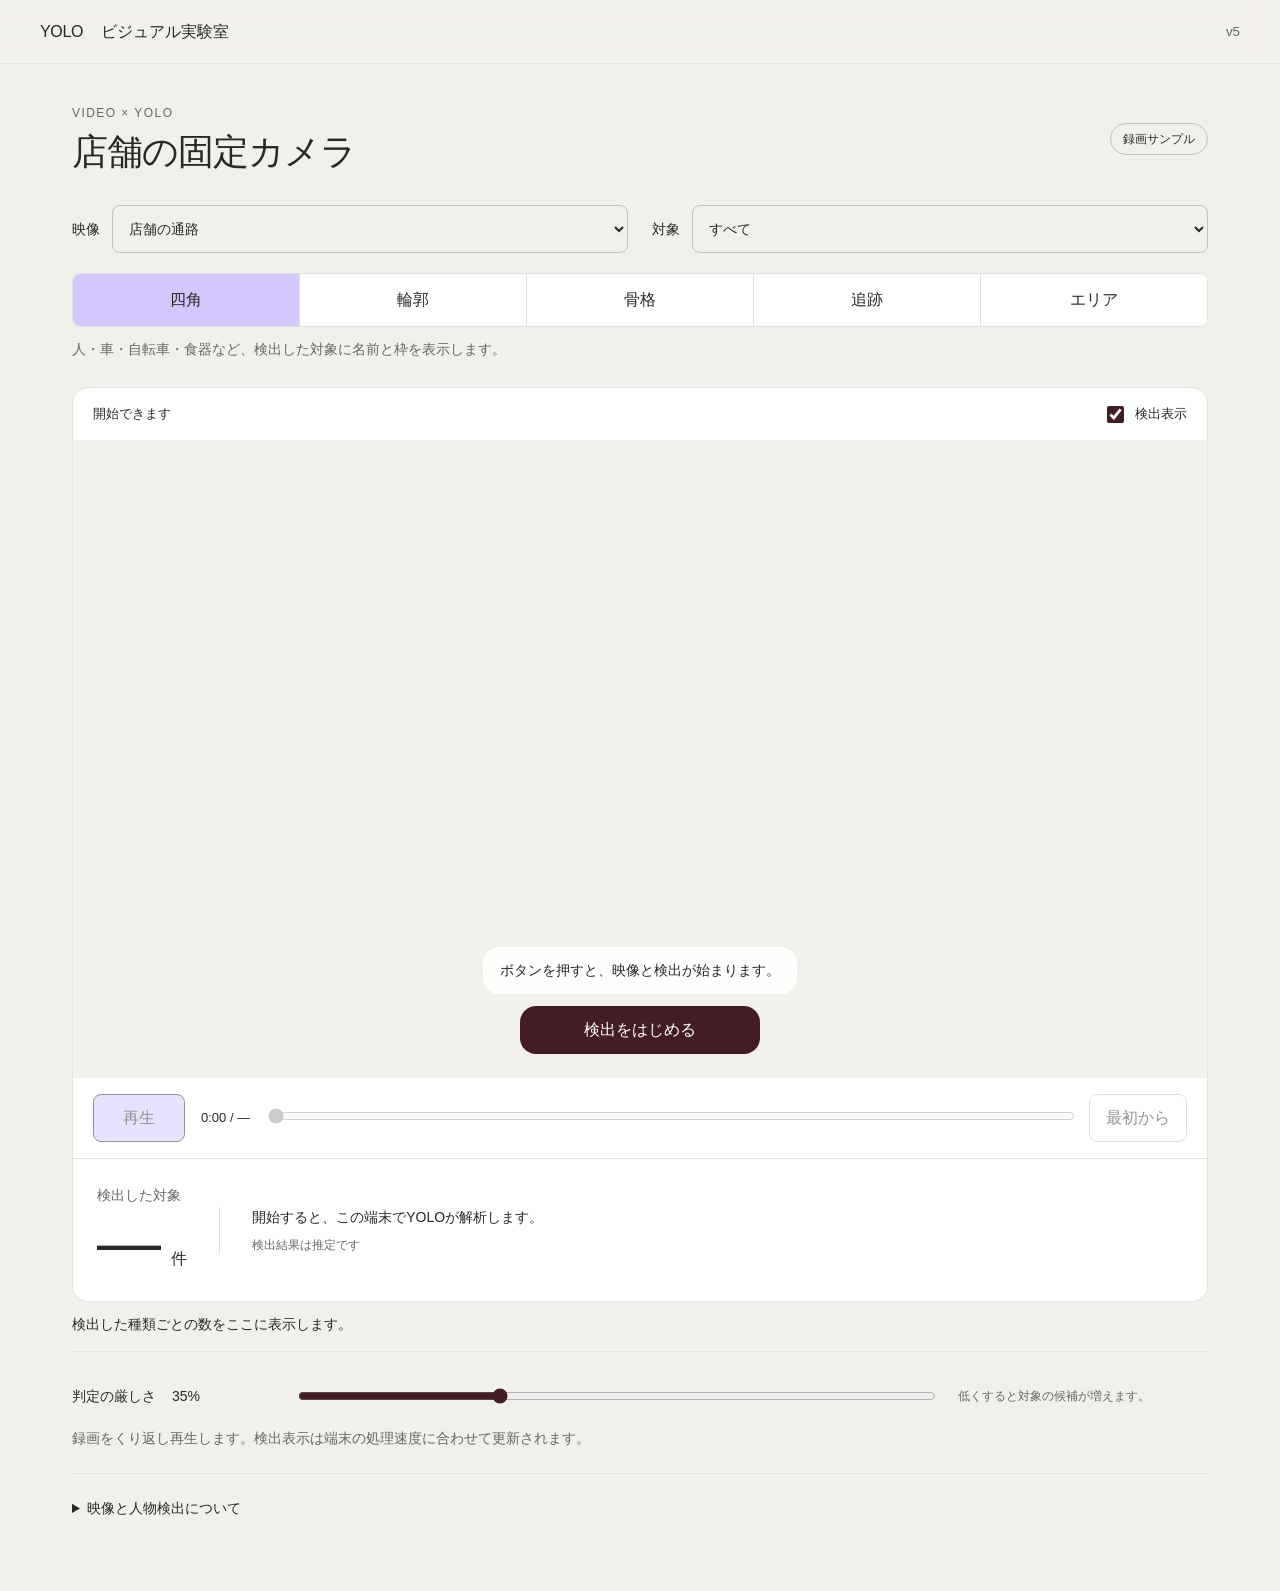
==== commit abd1d949: "v5: retain lost tracks and reconnect brief detection gaps" ====
--- a/web/index.html
+++ b/web/index.html
@@ -1,6 +1,6 @@
 <!doctype html>
-<html lang="ja"><head><meta charset="utf-8"><meta name="viewport" content="width=device-width,initial-scale=1"><title>YOLO ビジュアル実験室 | YOLO</title><meta name="description" content="3つのカメラ映像で、物体・輪郭・骨格・追跡・エリア判定を切り替えて試せます。"><link rel="stylesheet" href="style.css?v=4"><script type="module" src="app.mjs?v=4"></script></head>
-<body><header><strong>YOLO <span>ビジュアル実験室</span></strong><small>v4</small></header>
+<html lang="ja"><head><meta charset="utf-8"><meta name="viewport" content="width=device-width,initial-scale=1"><title>YOLO ビジュアル実験室 | YOLO</title><meta name="description" content="3つのカメラ映像で、物体・輪郭・骨格・追跡・エリア判定を切り替えて試せます。"><link rel="stylesheet" href="style.css?v=5"><script type="module" src="app.mjs?v=5"></script></head>
+<body><header><strong>YOLO <span>ビジュアル実験室</span></strong><small>v5</small></header>
 <main><div class="heading"><div><p class="eyebrow">VIDEO × YOLO</p><h1 id="sceneTitle">店舗の固定カメラ</h1></div><span class="recording">録画サンプル</span></div>
 <div class="choices"><label>映像<select id="scene"><option value="store">店舗の通路</option><option value="road">道路の車</option><option value="street">人・自転車・車</option></select></label><label>対象<select id="filter"><option value="all">すべて</option><option value="person">人だけ</option><option value="other">人以外</option></select></label></div>
 <div class="patterns" role="group" aria-label="検出パターン"><button data-mode="detect" aria-pressed="true">四角</button><button data-mode="segment" aria-pressed="false">輪郭</button><button data-mode="pose" aria-pressed="false">骨格</button><button data-mode="track" aria-pressed="false">追跡</button><button data-mode="area" aria-pressed="false">エリア</button></div><p id="modeHint" class="note">人・車・自転車・食器など、検出した対象に名前と枠を表示します。</p>
@@ -10,5 +10,5 @@
 <div class="result"><div><span class="caption"><span id="countLabel">検出した対象</span></span><p><strong id="count">—</strong><span id="countUnit">件</span></p></div><div class="resultdetail"><span id="status" role="status">開始すると、この端末でYOLOが解析します。</span><small id="performance">検出結果は推定です</small></div></div></section>
 <p id="breakdown" class="note">検出した種類ごとの数をここに表示します。</p><div class="settings"><label for="confidence">判定の厳しさ <output id="confidenceValue">35%</output></label><input id="confidence" type="range" min="10" max="90" value="35"><p>低くすると対象の候補が増えます。</p></div>
 <p class="note">録画をくり返し再生します。検出表示は端末の処理速度に合わせて更新されます。</p>
-<details><summary>映像と人物検出について</summary><p>Intelが公開する人物検出用の固定カメラ動画です。京都のカメラやライブ配信ではありません。</p><p>YOLO11nの物体検出・輪郭モデルと、人用の姿勢モデルを使用します。数字はそのコマの対象数で、累計ではありません。追跡番号は映像内だけの仮番号です。隠れたり交差したりすると番号が変わることがあります。エリア判定は中央の固定範囲に対象の中心があるかで判断します。重なりや姿勢によって見逃し・誤検出が生じます。</p><p>映像：<a id="sourceLink" href="https://github.com/intel-iot-devkit/sample-videos/blob/master/store-aisle-detection.mp4">Intel / store-aisle-detection.mp4</a>（<a href="https://creativecommons.org/licenses/by/4.0/">CC BY 4.0</a>）。元の動画を使用し、表示時に検出枠を重ねています。</p><p><a href="https://docs.ultralytics.com/models/yolo11/">YOLO11の説明</a> · <a href="https://github.com/gakkii415/kyoto-parking-yolo">ソースコード（AGPL-3.0）</a></p></details>
+<details><summary>映像と人物検出について</summary><p>Intelが公開する人物検出用の固定カメラ動画です。京都のカメラやライブ配信ではありません。</p><p>YOLO11nの物体検出・輪郭モデルと、人用の姿勢モデルを使用します。数字はそのコマの対象数で、累計ではありません。追跡番号は映像内だけの仮番号です。短い見失いでは3秒間軌跡を残します。再接続は位置と移動方向による推定なので、人が交差したり長く隠れたりすると番号が変わる場合があります。エリア判定は中央の固定範囲に対象の中心があるかで判断します。重なりや姿勢によって見逃し・誤検出が生じます。</p><p>映像：<a id="sourceLink" href="https://github.com/intel-iot-devkit/sample-videos/blob/master/store-aisle-detection.mp4">Intel / store-aisle-detection.mp4</a>（<a href="https://creativecommons.org/licenses/by/4.0/">CC BY 4.0</a>）。元の動画を使用し、表示時に検出枠を重ねています。</p><p><a href="https://docs.ultralytics.com/models/yolo11/">YOLO11の説明</a> · <a href="https://github.com/gakkii415/kyoto-parking-yolo">ソースコード（AGPL-3.0）</a></p></details>
 </main></body></html>
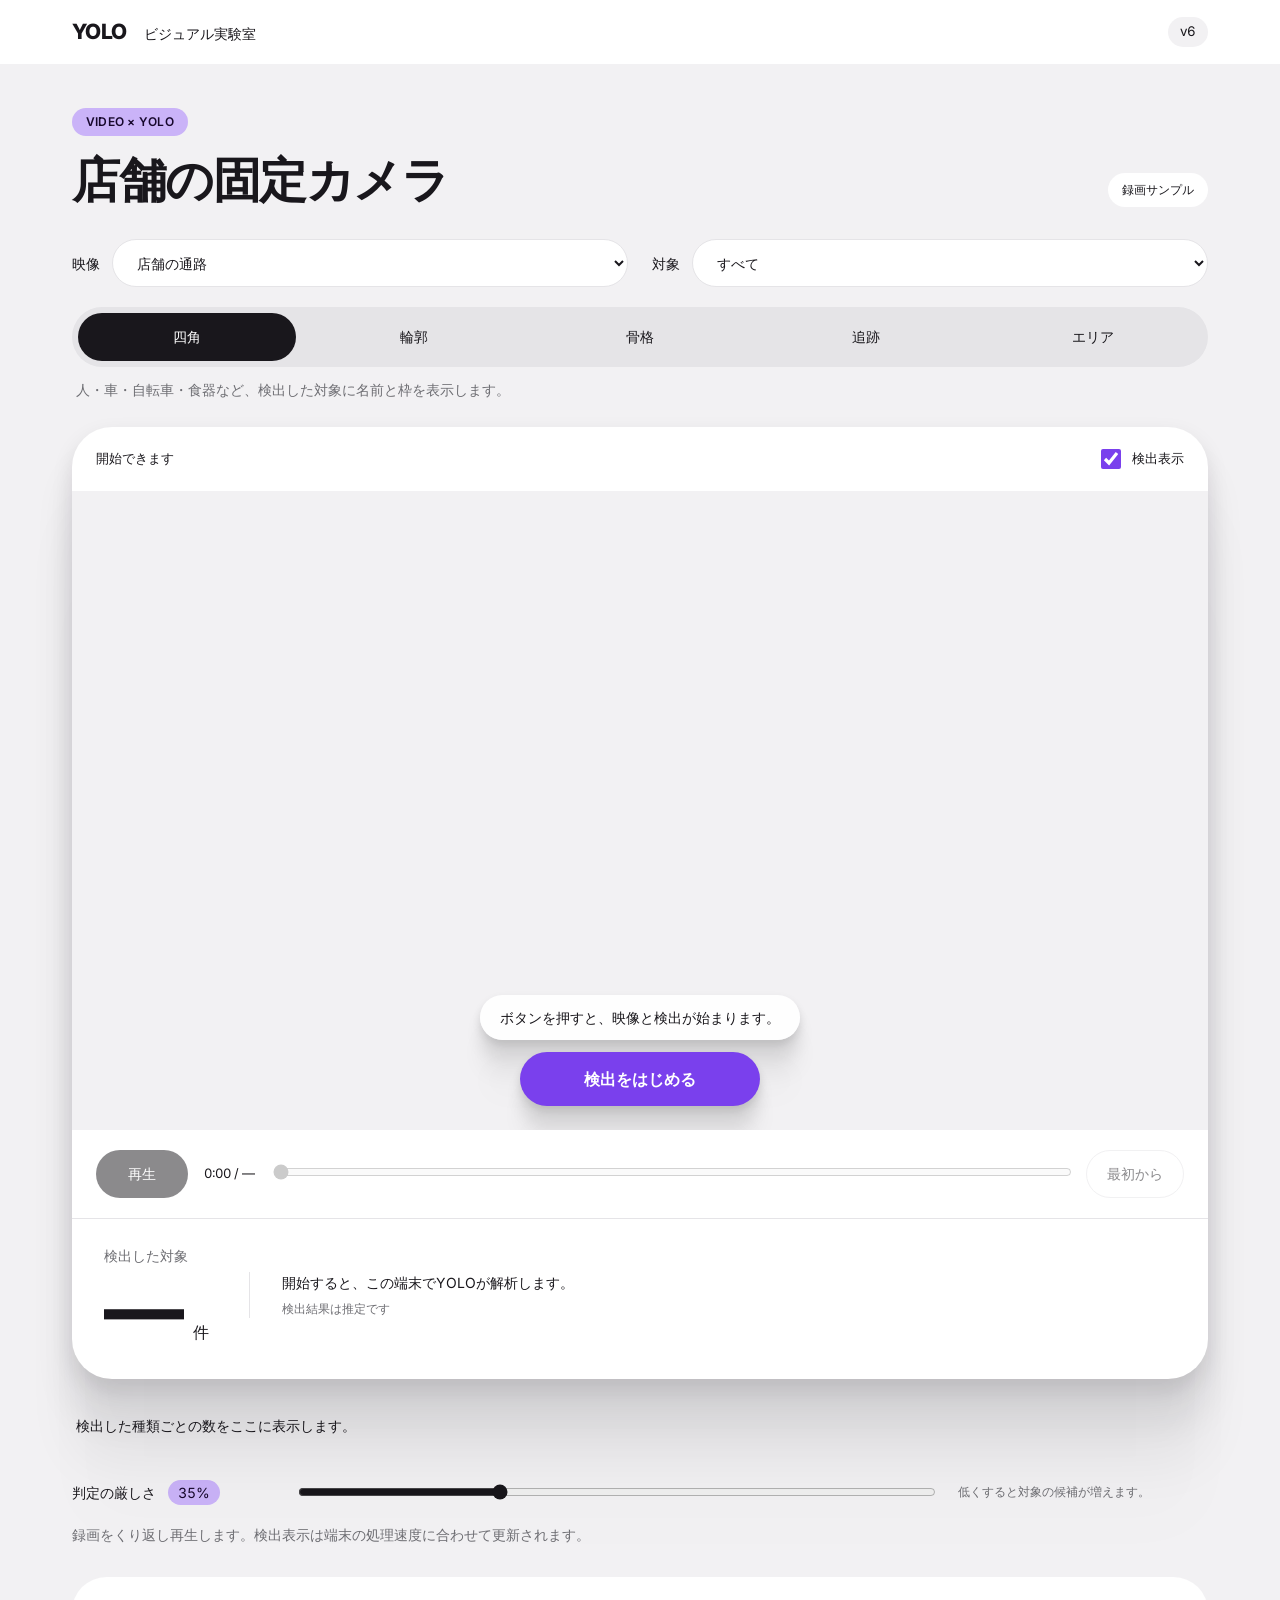
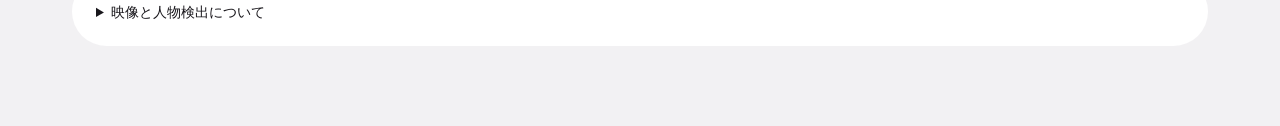
==== commit f91715e5: "v6: apply Jitter design to video detection UI" ====
--- a/web/index.html
+++ b/web/index.html
@@ -1,6 +1,6 @@
 <!doctype html>
-<html lang="ja"><head><meta charset="utf-8"><meta name="viewport" content="width=device-width,initial-scale=1"><title>YOLO ビジュアル実験室 | YOLO</title><meta name="description" content="3つのカメラ映像で、物体・輪郭・骨格・追跡・エリア判定を切り替えて試せます。"><link rel="stylesheet" href="style.css?v=5"><script type="module" src="app.mjs?v=5"></script></head>
-<body><header><strong>YOLO <span>ビジュアル実験室</span></strong><small>v5</small></header>
+<html lang="ja"><head><meta charset="utf-8"><meta name="viewport" content="width=device-width,initial-scale=1"><title>YOLO ビジュアル実験室 | YOLO</title><meta name="description" content="3つのカメラ映像で、物体・輪郭・骨格・追跡・エリア判定を切り替えて試せます。"><link rel="preconnect" href="https://fonts.googleapis.com"><link rel="preconnect" href="https://fonts.gstatic.com" crossorigin><link rel="stylesheet" href="https://fonts.googleapis.com/css2?family=Inter:wght@400;500;600;700;800&family=Inter+Tight:wght@750;800&display=swap"><link rel="stylesheet" href="style.css?v=6"><script type="module" src="app.mjs?v=6"></script></head>
+<body><header><strong>YOLO <span>ビジュアル実験室</span></strong><small>v6</small></header>
 <main><div class="heading"><div><p class="eyebrow">VIDEO × YOLO</p><h1 id="sceneTitle">店舗の固定カメラ</h1></div><span class="recording">録画サンプル</span></div>
 <div class="choices"><label>映像<select id="scene"><option value="store">店舗の通路</option><option value="road">道路の車</option><option value="street">人・自転車・車</option></select></label><label>対象<select id="filter"><option value="all">すべて</option><option value="person">人だけ</option><option value="other">人以外</option></select></label></div>
 <div class="patterns" role="group" aria-label="検出パターン"><button data-mode="detect" aria-pressed="true">四角</button><button data-mode="segment" aria-pressed="false">輪郭</button><button data-mode="pose" aria-pressed="false">骨格</button><button data-mode="track" aria-pressed="false">追跡</button><button data-mode="area" aria-pressed="false">エリア</button></div><p id="modeHint" class="note">人・車・自転車・食器など、検出した対象に名前と枠を表示します。</p>
--- a/web/style.css
+++ b/web/style.css
@@ -1 +1,61 @@
-:root{color-scheme:light;--color-midnight-wine:#421d24;--color-royal-violet:#714cb6;--color-lilac-mist:#d4c7ff;--color-warm-parchment:#f2f0eb;--color-soft-mist:#e3e3e2;--color-ink-charcoal:#292827;--color-stone-gray:#666;--color-paper-white:#fff;--bg:var(--color-warm-parchment);--panel:var(--color-paper-white);--line:var(--color-soft-mist);--text:var(--color-ink-charcoal);--muted:var(--color-stone-gray);--accent:var(--color-midnight-wine)}*{box-sizing:border-box}body{margin:0;background:var(--bg);color:var(--text);font:460 16px/1.5 Inter,-apple-system,BlinkMacSystemFont,"Hiragino Kaku Gothic ProN",sans-serif}header{height:64px;border-bottom:1px solid var(--line);padding:0 max(24px,calc((100vw - 1200px)/2));display:flex;align-items:center;justify-content:space-between;background:#f2f0ebd9;backdrop-filter:blur(12px);position:sticky;top:0;z-index:5}header strong{font-weight:540;letter-spacing:-.02em}header strong span{font-weight:460;margin-left:14px;letter-spacing:0}small,.caption,.note{color:var(--muted)}main{max-width:1200px;margin:auto;padding:40px 32px 64px}.heading{display:flex;align-items:center;justify-content:space-between;gap:16px;margin-bottom:32px}.eyebrow{font-size:12px;letter-spacing:.12em;color:var(--muted);margin:0 0 8px}h1{font-size:36px;line-height:1.2;letter-spacing:-.027em;margin:0;font-weight:460}.recording{font-size:12px;border:1px solid #c6c1b8;padding:6px 12px;border-radius:999px;white-space:nowrap}.choices{display:flex;gap:24px;margin-bottom:20px}.choices label{display:flex;align-items:center;gap:12px;font-size:14px;flex:1}select{font:inherit;background:transparent;color:var(--text);border:1px solid #c6c1b8;border-radius:8px;padding:10px 12px;min-height:48px;max-width:100%;flex:1}.patterns{display:flex;background:var(--panel);border:1px solid var(--line);border-radius:8px;overflow:hidden}.patterns button{flex:1;border:0;border-right:1px solid var(--line);border-radius:0;background:transparent;padding:14px 8px;font-weight:500}.patterns button:last-child{border-right:0}.patterns button[aria-pressed=true]{background:var(--color-lilac-mist);color:var(--text)}#modeHint{margin:12px 0 24px;min-height:24px}.monitor{border:1px solid var(--line);background:var(--panel);border-radius:16px;overflow:hidden}.monitorbar{padding:12px 20px;display:flex;align-items:center;justify-content:space-between;font-size:13px}.monitorbar label{display:flex;gap:8px;align-items:center;min-height:28px}#stage{position:relative;aspect-ratio:16/9;background:var(--bg);overflow:hidden}video,canvas{position:absolute;width:100%;height:100%;object-fit:contain;inset:0}canvas{visibility:hidden}#cover{position:absolute;inset:0;display:flex;align-items:center;justify-content:flex-end;flex-direction:column;padding:24px;text-align:left;background:transparent}#cover[hidden]{display:none}#message{background:#ffffffe6;backdrop-filter:blur(8px);color:var(--text);border:1px solid #ffffff80;border-radius:16px;padding:12px 16px;font-size:14px;max-width:100%;margin:0 0 12px}button{font:inherit;font-weight:460;color:var(--text);border:1px solid #c6c1b8;background:transparent;min-height:48px;padding:10px 16px;border-radius:8px;cursor:pointer}button:disabled{opacity:.5;cursor:wait}#start{background:var(--color-midnight-wine);color:#fff;font-weight:460;border:0;border-radius:16px;min-width:240px}button:hover:not(:disabled){filter:brightness(.96)}:focus-visible{outline:3px solid var(--color-midnight-wine);outline-offset:3px}.transport{display:flex;align-items:center;gap:16px;padding:16px 20px;border-bottom:1px solid var(--line)}#play{min-width:92px;background:var(--color-lilac-mist);border-color:var(--text)}#time{font-size:13px;font-variant-numeric:tabular-nums;white-space:nowrap}.scrubber{flex:1}input[type=range]{width:100%;accent-color:var(--accent);min-height:36px;cursor:pointer}input[type=checkbox]{accent-color:var(--accent);width:17px;height:17px}.result{display:flex;align-items:center;gap:32px;padding:24px}.caption{font-size:14px}.result p{margin:0;display:flex;align-items:baseline;gap:12px}.result strong{font-size:64px;line-height:1.1;font-weight:460;font-variant-numeric:tabular-nums;letter-spacing:-.028em;color:var(--text)}.resultdetail{border-left:1px solid var(--line);padding-left:32px;font-size:14px;display:flex;flex-direction:column;gap:8px}.settings{display:grid;grid-template-columns:200px 1fr 250px;align-items:center;gap:24px;margin:24px 0 12px}.settings label{font-size:14px}.settings output{font-variant-numeric:tabular-nums;margin-left:12px}.settings p{font-size:12px;color:var(--muted);margin:0}.note{font-size:14px;margin:12px 0 24px}#breakdown{font-size:14px;color:var(--text);padding-bottom:16px;border-bottom:1px solid var(--line)}details{border-top:1px solid var(--line);font-size:14px;color:var(--muted);padding-top:16px}summary{cursor:pointer;padding:8px 0;color:var(--text)}a{color:var(--color-royal-violet);text-decoration:none}a:hover{text-decoration:underline;text-underline-offset:3px}.sr-only{position:absolute;width:1px;height:1px;overflow:hidden;clip:rect(0,0,0,0)}@media(max-width:600px){header{height:56px;padding:0 16px;font-size:13px}header strong span{margin-left:8px}main{padding:24px 12px 40px}.heading{margin:0 4px 24px;align-items:flex-end}h1{font-size:28px;letter-spacing:-.022em}.recording{font-size:11px;padding:4px 8px}.choices{gap:12px;margin-bottom:16px}.choices label{display:block;min-width:0;font-size:12px}.choices select{display:block;width:100%;margin-top:6px}.patterns button{font-size:13px;padding:12px 4px}#modeHint{font-size:12px;min-height:36px;margin:12px 4px 16px}.monitorbar{padding:8px 12px}.transport{padding:12px;gap:8px;flex-wrap:wrap}#play{min-width:82px}#time{flex:1;text-align:center}.scrubber{order:4;flex-basis:100%;height:36px}#restart{font-size:13px;padding:8px 12px}.result{padding:16px;gap:20px}.result strong{font-size:49px}.resultdetail{padding-left:20px;font-size:12px;flex:1}.caption{font-size:12px;white-space:nowrap}.settings{grid-template-columns:1fr 1fr;gap:0 16px;margin:20px 4px 12px}.settings p{grid-column:1/-1}#cover{padding:12px;justify-content:center}#message{font-size:12px;margin:0 0 8px;padding:8px 12px}#start{min-height:48px;min-width:210px;font-size:14px}.note{font-size:12px}details{margin:0 4px}}
+:root{
+ color-scheme:light;
+ --color-studio-off-white:#f2f1f3;--color-pure-white:#fff;--color-hairline-gray:#e5e4e7;
+ --color-slate:#6e6e73;--color-ink:#19171c;--color-eclipse-violet:#7a40ed;
+ --color-deep-plum:#17082c;--color-lavender-mist:#cab3f8;--color-electric-blue:#00b2ff;--color-volt:#f5ff63;
+ --bg:var(--color-studio-off-white);--panel:var(--color-pure-white);--line:var(--color-hairline-gray);--text:var(--color-ink);--muted:var(--color-slate);--accent:var(--color-eclipse-violet);
+ --font-inter:Inter,-apple-system,BlinkMacSystemFont,"Hiragino Kaku Gothic ProN",sans-serif;
+ --font-display:"Inter Tight",Inter,-apple-system,BlinkMacSystemFont,"Hiragino Kaku Gothic ProN",sans-serif;
+ --radius-cards:40px;--radius-buttons:50px;--radius-inputs:26px;
+ --shadow-xl:0 152px 61px rgba(25,23,28,.01),0 85px 51px rgba(25,23,28,.05),0 38px 38px rgba(25,23,28,.09),0 9px 21px rgba(25,23,28,.10);
+ --shadow-overlay:0 63px 25px rgba(0,0,0,.01),0 35px 21px rgba(0,0,0,.05),0 16px 16px rgba(0,0,0,.09),0 4px 9px rgba(0,0,0,.10);
+}
+*{box-sizing:border-box}
+body{margin:0;background:var(--bg);color:var(--text);font:400 16px/1.5 var(--font-inter)}
+header{height:64px;padding:0 max(24px,calc((100vw - 1136px)/2));display:flex;align-items:center;justify-content:space-between;background:var(--panel);position:sticky;top:0;z-index:5;gap:12px}
+header strong{font-weight:800;letter-spacing:-.03em;font-size:21px}header strong span{font-weight:500;font-size:14px;margin-left:14px;letter-spacing:0}
+header small{background:var(--bg);border-radius:20px;padding:5px 12px;font-variant-numeric:tabular-nums;color:var(--text)}
+small,.caption,.note{color:var(--muted)}
+main{max-width:1200px;margin:auto;padding:44px 32px 80px}
+.heading{display:flex;align-items:flex-end;justify-content:space-between;gap:20px;margin-bottom:32px}
+.heading>div{min-width:0}.eyebrow{display:inline-block;font-size:12px;font-weight:600;letter-spacing:.02em;color:var(--color-deep-plum);background:var(--color-lavender-mist);border-radius:40px;padding:5px 14px;margin:0 0 16px}
+h1{font-family:var(--font-display);font-size:48px;line-height:1.15;letter-spacing:-.03em;margin:0;font-weight:750;overflow-wrap:anywhere}
+.recording{font-size:12px;background:var(--panel);padding:8px 14px;border-radius:40px;white-space:nowrap}
+.choices{display:flex;gap:24px;margin-bottom:20px}.choices label{display:flex;align-items:center;gap:12px;font-size:14px;flex:1;min-width:0}
+select{font:inherit;background:var(--panel);color:var(--text);border:1px solid var(--line);border-radius:var(--radius-inputs);padding:12px 20px;min-height:48px;max-width:100%;min-width:0;flex:1}
+.patterns{display:flex;gap:8px;padding:6px;background:var(--line);border-radius:32px}
+button{font:500 14px/1.4 var(--font-inter);color:var(--text);border:1px solid var(--line);background:var(--panel);min-height:48px;padding:12px 20px;border-radius:var(--radius-buttons);cursor:pointer;transition:background-color .18s,color .18s,transform .18s}
+.patterns button{flex:1;min-width:0;border:0;background:transparent;padding:12px 8px}
+.patterns button[aria-pressed=true]{background:var(--color-ink);color:var(--panel)}
+#modeHint{margin:12px 4px 24px;min-height:24px}
+.monitor{background:var(--panel);border-radius:var(--radius-cards);overflow:hidden;box-shadow:var(--shadow-xl);isolation:isolate}
+.monitorbar{padding:16px 24px;display:flex;align-items:center;justify-content:space-between;font-size:13px;gap:12px}.monitorbar label{display:flex;gap:8px;align-items:center;min-height:32px;white-space:nowrap}
+#stage{position:relative;aspect-ratio:16/9;background:var(--bg);overflow:hidden}
+video,canvas{position:absolute;width:100%;height:100%;object-fit:contain;inset:0}canvas{visibility:hidden}
+#cover{position:absolute;inset:0;display:flex;align-items:center;justify-content:flex-end;flex-direction:column;padding:24px;text-align:left;background:transparent}#cover[hidden]{display:none}
+#message{background:#fffffff2;color:var(--text);border-radius:26px;padding:12px 20px;font-size:14px;max-width:100%;margin:0 0 12px;box-shadow:var(--shadow-overlay)}
+#start{background:var(--accent);color:var(--panel);font-size:16px;font-weight:600;border:0;min-width:240px;padding:16px 32px;box-shadow:var(--shadow-overlay)}
+button:disabled{opacity:.5;cursor:default}
+@media(hover:hover){button:hover:not(:disabled){background:var(--line)}.patterns button[aria-pressed=true]:hover,#play:hover:not(:disabled){background:var(--color-deep-plum)}#start:hover:not(:disabled){background:#6330cb}a:hover{text-decoration:underline}}
+button:active:not(:disabled){transform:scale(.98)}:focus-visible{outline:3px solid var(--accent);outline-offset:3px}
+.transport{display:flex;align-items:center;gap:16px;padding:20px 24px;border-bottom:1px solid var(--line)}
+#play{min-width:92px;background:var(--color-ink);color:var(--panel);border-color:transparent}#time{font-size:13px;font-variant-numeric:tabular-nums;white-space:nowrap}.scrubber{flex:1;min-width:0}
+input[type=range]{width:100%;accent-color:var(--color-ink);min-height:36px;cursor:pointer}input[type=checkbox]{accent-color:var(--accent);width:20px;height:20px}
+.result{display:flex;align-items:center;gap:40px;padding:24px 32px 32px}.caption{font-size:14px}.result p{margin:4px 0 0;display:flex;align-items:baseline;gap:12px}
+.result strong{font-family:var(--font-display);font-size:80px;line-height:.95;font-weight:750;font-variant-numeric:tabular-nums;letter-spacing:-.032em;color:var(--text)}
+.resultdetail{border-left:1px solid var(--line);padding-left:32px;font-size:14px;display:flex;flex-direction:column;gap:8px;min-width:0}
+#breakdown{position:relative;font-size:14px;color:var(--text);margin:24px 4px 0;padding:12px 0}
+.settings{display:grid;grid-template-columns:200px 1fr 250px;align-items:center;gap:24px;margin:24px 0 12px}.settings label{font-size:14px}.settings output{font-variant-numeric:tabular-nums;margin-left:8px;background:var(--color-lavender-mist);color:var(--color-deep-plum);padding:4px 10px;border-radius:40px}.settings p{font-size:12px;color:var(--muted);margin:0}
+.note{font-size:14px;margin:12px 0 24px}details{font-size:14px;color:var(--muted);margin-top:32px;padding:16px 24px;background:var(--panel);border-radius:40px}summary{cursor:pointer;padding:8px 0;color:var(--text);font-weight:500}details p{overflow-wrap:anywhere}
+a{color:var(--accent);text-decoration:none;text-underline-offset:3px}.sr-only{position:absolute;width:1px;height:1px;overflow:hidden;clip:rect(0,0,0,0)}
+@media(max-width:600px){
+ header{padding:0 16px}header strong{font-size:20px}header strong span{font-size:12px;margin-left:8px}
+ main{padding:24px 12px 48px}.heading{margin:0 4px 24px;gap:8px}.eyebrow{margin-bottom:12px}h1{font-size:30px;line-height:1.25;letter-spacing:-.025em}.recording{font-size:11px;padding:6px 10px}
+ .choices{gap:12px;margin-bottom:16px}.choices label{display:block;font-size:12px}.choices select{display:block;width:100%;margin-top:6px;padding:12px 14px;font-size:16px}
+ .patterns{gap:4px;padding:4px}.patterns button{font-size:13px;padding:12px 2px}#modeHint{font-size:12px;min-height:36px;margin:12px 4px 20px}
+ .monitorbar{padding:12px 20px;font-size:12px}.transport{padding:16px;gap:8px;flex-wrap:wrap}#play{min-width:82px}#time{flex:1;text-align:center}.scrubber{order:4;flex-basis:100%;height:36px}#restart{font-size:13px;padding:10px 16px}
+ .result{padding:20px 24px 28px;gap:20px}.result strong{font-size:64px}.resultdetail{padding-left:20px;font-size:12px;flex:1}.caption{font-size:12px;white-space:nowrap}
+ .settings{grid-template-columns:1fr 1fr;gap:8px 16px;margin:20px 4px 12px}.settings p{grid-column:1/-1}#cover{padding:12px;justify-content:center}#message{font-size:12px;margin:0 0 8px;padding:8px 16px}#start{min-height:48px;min-width:210px;font-size:14px;padding:12px 24px}.note{font-size:12px}details{padding:12px 24px;margin-top:24px}
+}
+@media(max-width:370px){.heading{flex-wrap:wrap}h1{font-size:28px}.result{gap:12px;padding:20px}.resultdetail{padding-left:12px}.monitorbar{padding-inline:16px}}
+@media(prefers-reduced-motion:reduce){button{transition:none}button:active:not(:disabled){transform:none}}
